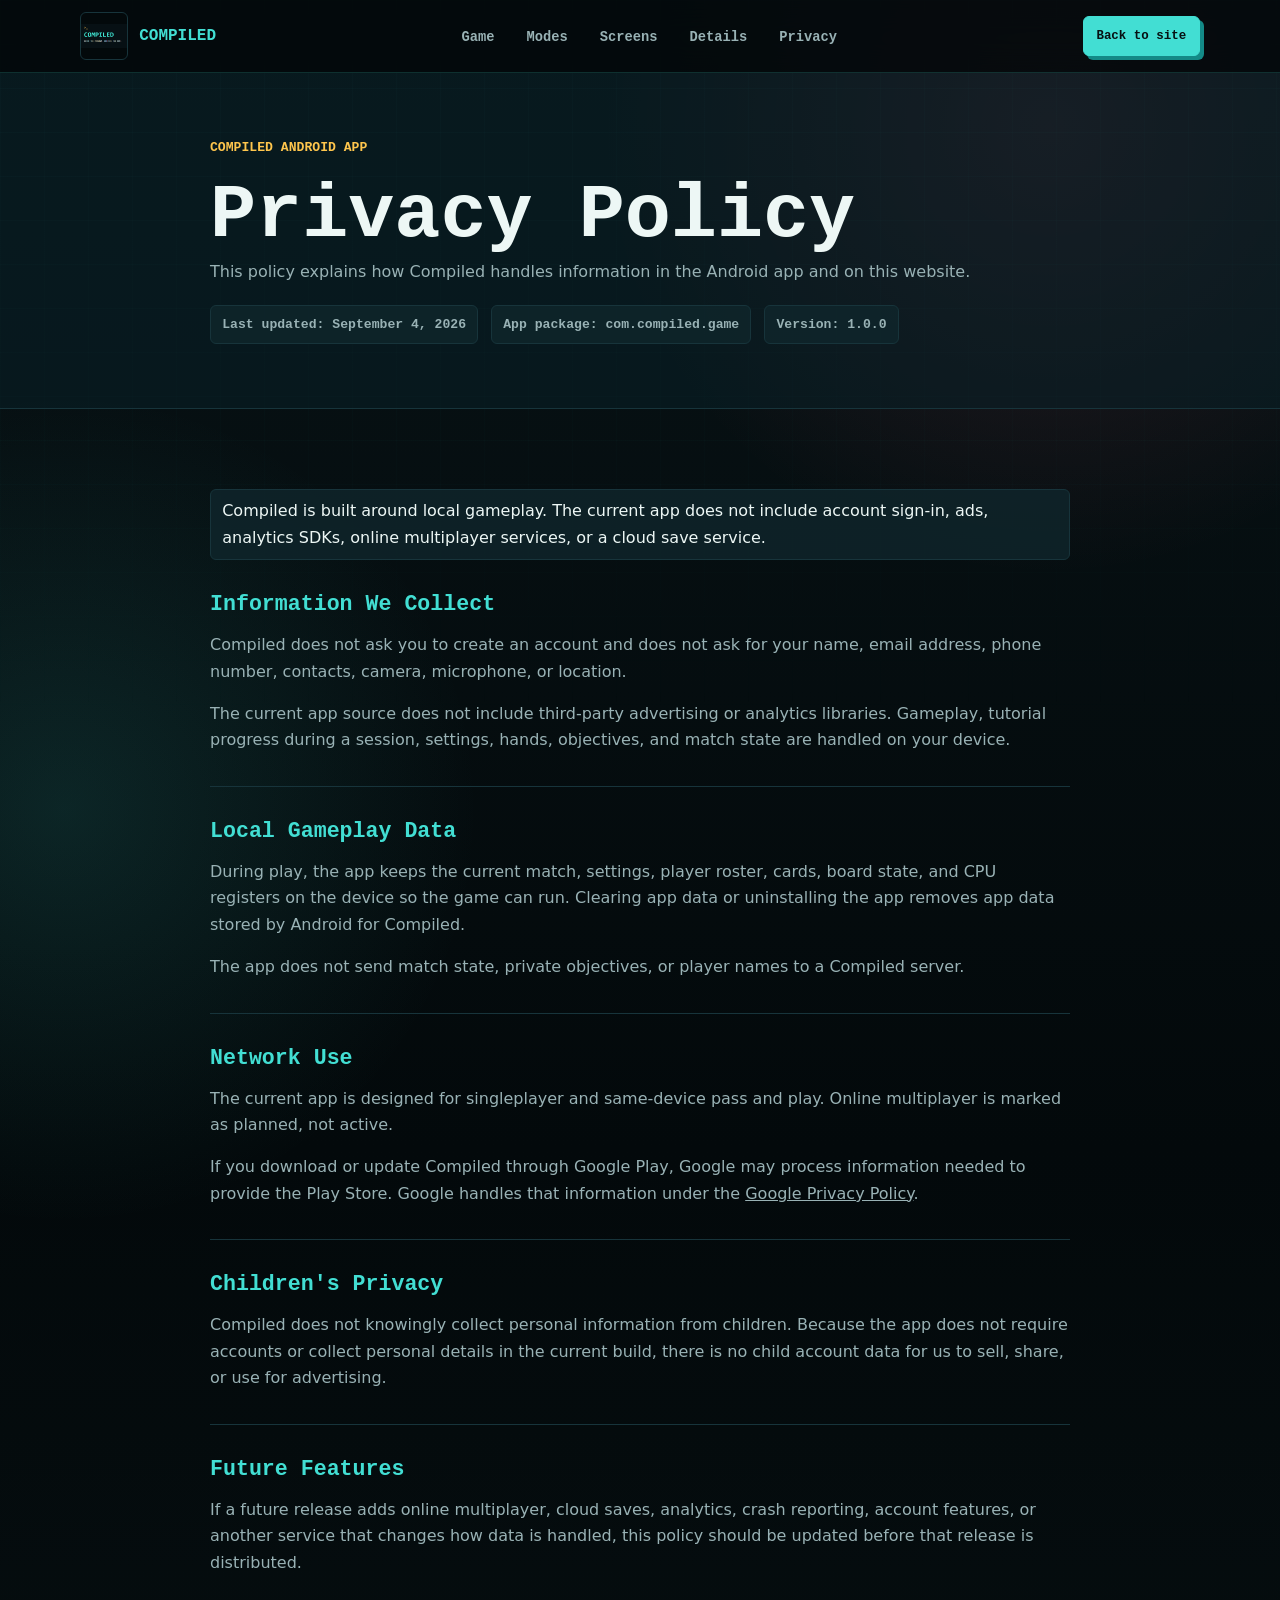
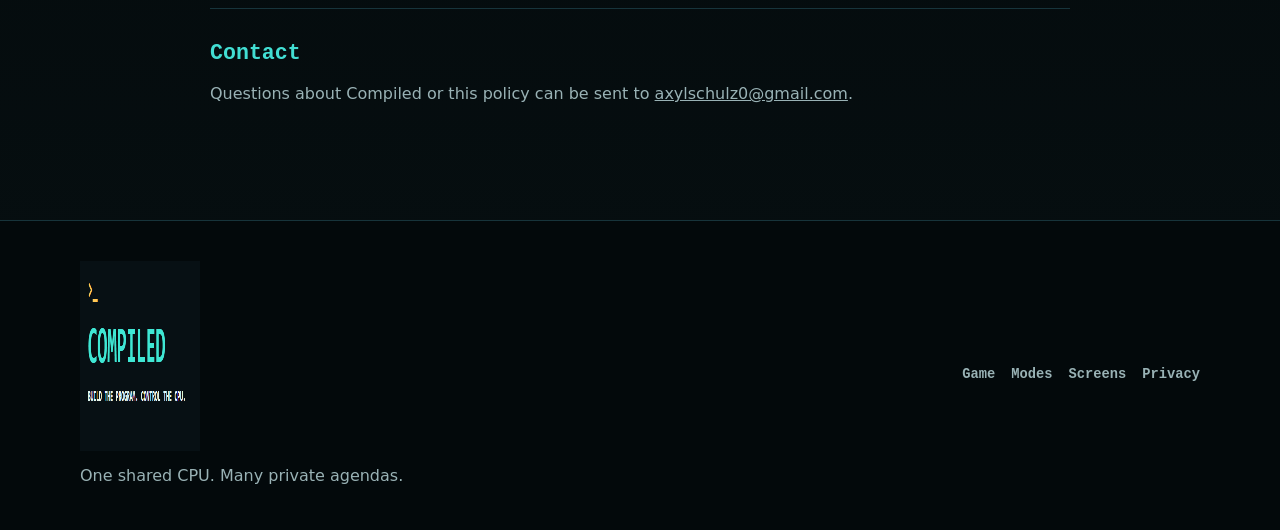
==== privacy/index.html @ 6fdde6d1 "Refactor website implementation and simplify project structure" ====
<!DOCTYPE html>
<html lang="en">
<head>
  <meta charset="UTF-8">
  <meta name="viewport" content="width=device-width, initial-scale=1.0">
  <title>Privacy Policy - Compiled</title>
  <meta name="description" content="Privacy Policy for Compiled, the Android board game about a shared CPU and private objectives.">
  <link rel="icon" type="image/png" href="../img/logo_with_text.png">
  <meta property="og:type" content="website">
  <meta property="og:title" content="Privacy Policy - Compiled">
  <meta property="og:description" content="How the Compiled Android app handles privacy, local gameplay, and third-party services.">
  <meta property="og:image" content="../img/logo_with_text.png">
  <meta name="twitter:card" content="summary_large_image">
  <meta name="twitter:image" content="../img/logo_with_text.png">
  <link rel="stylesheet" href="../style.css">
</head>
<body>
  <a class="skip-link" href="#main-content">Skip to main content</a>

  <header class="site-header">
    <div class="container nav-wrap">
      <a class="brand" href="../index.html" aria-label="Compiled home">
        <img class="brand-mark" src="../img/logo_with_text.png" alt="Compiled" width="354" height="190">
        <span class="brand-name">COMPILED</span>
      </a>

      <button id="mobile-toggle" class="icon-button mobile-toggle" type="button" aria-expanded="false" aria-controls="nav-links" aria-label="Open navigation">
        <span aria-hidden="true">=</span>
      </button>

      <nav aria-label="Primary navigation">
        <ul id="nav-links" class="nav-links">
          <li><a href="../index.html#game">Game</a></li>
          <li><a href="../index.html#modes">Modes</a></li>
          <li><a href="../index.html#screenshots">Screens</a></li>
          <li><a href="../index.html#details">Details</a></li>
          <li><a href="../privacy.html">Privacy</a></li>
        </ul>
      </nav>

      <a class="button button-small nav-cta" href="../index.html">Back to site</a>
    </div>
  </header>

  <main id="main-content">
    <section class="policy-hero section-tight">
      <div class="policy-layout">
        <p class="eyebrow">Compiled Android app</p>
        <h1>Privacy Policy</h1>
        <p>
          This policy explains how Compiled handles information in the Android app and on this website.
        </p>
        <div class="policy-meta">
          <span>Last updated: September 4, 2026</span>
          <span>App package: com.compiled.game</span>
          <span>Version: 1.0.0</span>
        </div>
      </div>
    </section>

    <div class="policy-layout policy-content">
      <p class="policy-note">
        Compiled is built around local gameplay. The current app does not include account sign-in, ads, analytics SDKs, online multiplayer services, or a cloud save service.
      </p>

      <section>
        <h2>Information We Collect</h2>
        <p>
          Compiled does not ask you to create an account and does not ask for your name, email address, phone number, contacts, camera, microphone, or location.
        </p>
        <p>
          The current app source does not include third-party advertising or analytics libraries. Gameplay, tutorial progress during a session, settings, hands, objectives, and match state are handled on your device.
        </p>
      </section>

      <section>
        <h2>Local Gameplay Data</h2>
        <p>
          During play, the app keeps the current match, settings, player roster, cards, board state, and CPU registers on the device so the game can run. Clearing app data or uninstalling the app removes app data stored by Android for Compiled.
        </p>
        <p>
          The app does not send match state, private objectives, or player names to a Compiled server.
        </p>
      </section>

      <section>
        <h2>Network Use</h2>
        <p>
          The current app is designed for singleplayer and same-device pass and play. Online multiplayer is marked as planned, not active.
        </p>
        <p>
          If you download or update Compiled through Google Play, Google may process information needed to provide the Play Store. Google handles that information under the <a href="https://policies.google.com/privacy" target="_blank" rel="noopener noreferrer">Google Privacy Policy</a>.
        </p>
      </section>

      <section>
        <h2>Children's Privacy</h2>
        <p>
          Compiled does not knowingly collect personal information from children. Because the app does not require accounts or collect personal details in the current build, there is no child account data for us to sell, share, or use for advertising.
        </p>
      </section>

      <section>
        <h2>Future Features</h2>
        <p>
          If a future release adds online multiplayer, cloud saves, analytics, crash reporting, account features, or another service that changes how data is handled, this policy should be updated before that release is distributed.
        </p>
      </section>

      <section>
        <h2>Contact</h2>
        <p>
          Questions about Compiled or this policy can be sent to <a href="mailto:axylschulz0@gmail.com">axylschulz0@gmail.com</a>.
        </p>
      </section>
    </div>
  </main>

  <footer class="site-footer">
    <div class="container footer-layout">
      <div>
        <img class="footer-mark" src="../img/logo_with_text.png" alt="Compiled" width="354" height="190" loading="lazy">
        <p>One shared CPU. Many private agendas.</p>
      </div>
      <nav aria-label="Footer navigation">
        <a href="../index.html#game">Game</a>
        <a href="../index.html#modes">Modes</a>
        <a href="../index.html#screenshots">Screens</a>
        <a href="../privacy.html">Privacy</a>
      </nav>
    </div>
  </footer>

  <script src="../site.js"></script>
</body>
</html>
---- style.css ----
:root {
  color-scheme: dark;
  --bg: #071012;
  --bg-deep: #03090b;
  --panel: #0d2027;
  --panel-soft: #122b33;
  --card: #10262c;
  --card-strong: #eaf5dc;
  --line: #25515b;
  --line-soft: #17343b;
  --text: #edf7f5;
  --muted: #99b2b5;
  --dim: #66858a;
  --cyan: #42ded3;
  --cyan-deep: #138a87;
  --yellow: #ffc64d;
  --pink: #ff6386;
  --lime: #7ef58b;
  --ink: #071012;
  --max-width: 1120px;
  --header-height: 72px;
  --radius: 8px;
  --shadow: 0 24px 70px rgba(0, 0, 0, 0.45);
  --mono: "Fira Code", "Cascadia Mono", Consolas, "Courier New", monospace;
  --sans: Inter, ui-sans-serif, system-ui, -apple-system, BlinkMacSystemFont, "Segoe UI", sans-serif;
}

*,
*::before,
*::after {
  box-sizing: border-box;
}

html {
  scroll-behavior: smooth;
  scroll-padding-top: calc(var(--header-height) + 24px);
}

body {
  margin: 0;
  background:
    radial-gradient(circle at 82% 6%, rgba(255, 99, 134, 0.14), transparent 28rem),
    radial-gradient(circle at 5% 38%, rgba(66, 222, 211, 0.12), transparent 26rem),
    linear-gradient(180deg, #081316 0%, var(--bg-deep) 54%, #071012 100%);
  color: var(--text);
  font-family: var(--sans);
  font-size: 1rem;
  line-height: 1.65;
}

body::before {
  content: "";
  position: fixed;
  inset: 0;
  z-index: -1;
  background-image:
    linear-gradient(rgba(66, 222, 211, 0.055) 1px, transparent 1px),
    linear-gradient(90deg, rgba(66, 222, 211, 0.04) 1px, transparent 1px);
  background-size: 44px 44px;
  mask-image: linear-gradient(180deg, #000 0%, transparent 82%);
}

img {
  max-width: 100%;
  display: block;
}

a {
  color: inherit;
}

p {
  margin: 0 0 1rem;
  color: var(--muted);
}

p:last-child {
  margin-bottom: 0;
}

h1,
h2,
h3 {
  margin: 0;
  color: var(--text);
  font-family: var(--mono);
  letter-spacing: 0;
  line-height: 1.12;
}

h1 {
  font-size: clamp(3rem, 9vw, 6.8rem);
  font-weight: 900;
}

h2 {
  font-size: clamp(2rem, 4vw, 3.4rem);
  max-width: 11ch;
}

h3 {
  font-size: 1.1rem;
}

code {
  border: 1px solid var(--line-soft);
  border-radius: 4px;
  background: #051013;
  color: var(--lime);
  font-family: var(--mono);
  font-size: 0.92em;
  padding: 0.1rem 0.32rem;
}

.container {
  width: min(calc(100% - 2rem), var(--max-width));
  margin-inline: auto;
}

.section {
  padding-block: clamp(4rem, 8vw, 7rem);
}

.section-tight {
  padding-block: clamp(2rem, 5vw, 4rem);
}

.section-muted {
  border-block: 1px solid var(--line-soft);
  background: rgba(10, 31, 38, 0.58);
}

.skip-link {
  position: absolute;
  left: 1rem;
  top: -5rem;
  z-index: 20;
  border-radius: 4px;
  background: var(--yellow);
  color: var(--ink);
  font-family: var(--mono);
  font-weight: 900;
  padding: 0.65rem 0.9rem;
  text-decoration: none;
}

.skip-link:focus {
  top: 1rem;
}

.site-header {
  position: sticky;
  top: 0;
  z-index: 10;
  min-height: var(--header-height);
  border-bottom: 1px solid rgba(66, 222, 211, 0.18);
  background: rgba(3, 9, 11, 0.86);
  backdrop-filter: blur(16px);
}

.nav-wrap {
  min-height: var(--header-height);
  display: grid;
  grid-template-columns: auto 1fr auto;
  gap: 1rem;
  align-items: center;
}

.brand {
  display: inline-flex;
  align-items: center;
  gap: 0.7rem;
  color: var(--text);
  text-decoration: none;
}

.brand-mark {
  width: 48px;
  height: 48px;
  object-fit: contain;
  border: 1px solid var(--line-soft);
  border-radius: 6px;
  background: var(--bg-deep);
}

.brand-name {
  color: var(--cyan);
  font-family: var(--mono);
  font-size: 1rem;
  font-weight: 900;
}

.nav-links {
  display: flex;
  justify-content: center;
  gap: clamp(1rem, 3vw, 2rem);
  align-items: center;
  margin: 0;
  padding: 0;
  list-style: none;
}

.nav-links a {
  color: var(--muted);
  font-family: var(--mono);
  font-size: 0.86rem;
  font-weight: 800;
  text-decoration: none;
}

.nav-links a:hover,
.nav-links a.active {
  color: var(--cyan);
}

.button {
  display: inline-flex;
  min-height: 48px;
  align-items: center;
  justify-content: center;
  border: 1px solid var(--cyan);
  border-radius: 6px;
  background: var(--cyan);
  box-shadow: 4px 4px 0 var(--cyan-deep);
  color: var(--ink);
  font-family: var(--mono);
  font-size: 0.9rem;
  font-weight: 900;
  padding: 0.78rem 1.1rem;
  text-decoration: none;
  transition: transform 160ms ease, box-shadow 160ms ease, background 160ms ease;
}

.button:hover {
  background: #65f3e9;
  transform: translate(-1px, -1px);
  box-shadow: 5px 5px 0 var(--cyan-deep);
}

.button-secondary {
  border-color: var(--line);
  background: var(--panel);
  box-shadow: 4px 4px 0 #051013;
  color: var(--text);
}

.button-secondary:hover {
  border-color: var(--yellow);
  background: var(--panel-soft);
  box-shadow: 5px 5px 0 #051013;
}

.button-small {
  min-height: 40px;
  padding: 0.5rem 0.8rem;
  font-size: 0.78rem;
}

.icon-button {
  width: 42px;
  height: 42px;
  display: inline-grid;
  place-items: center;
  border: 1px solid var(--line);
  border-radius: 6px;
  background: var(--panel);
  color: var(--text);
  cursor: pointer;
  font-family: var(--mono);
  font-size: 1rem;
  font-weight: 900;
}

.mobile-toggle {
  display: none;
  justify-self: end;
}

.hero {
  min-height: calc(100svh - var(--header-height) - 56px);
  display: grid;
  align-items: center;
  overflow: hidden;
  padding-block: clamp(2.4rem, 5vw, 4.6rem);
}

.hero-layout {
  display: grid;
  grid-template-columns: minmax(0, 1fr) minmax(270px, 390px);
  gap: clamp(2.5rem, 8vw, 6rem);
  align-items: center;
}

.hero-copy {
  max-width: 690px;
}

.eyebrow {
  color: var(--yellow);
  font-family: var(--mono);
  font-size: 0.82rem;
  font-weight: 900;
  letter-spacing: 0;
  margin-bottom: 0.9rem;
  text-transform: uppercase;
}

.hero-line {
  color: var(--cyan);
  font-family: var(--mono);
  font-size: clamp(1.1rem, 2.2vw, 1.45rem);
  font-weight: 900;
  margin-block: 0.35rem 1.4rem;
}

.hero-text {
  max-width: 640px;
  color: #c7dddf;
  font-size: clamp(1.04rem, 2vw, 1.22rem);
}

.hero-actions {
  display: flex;
  flex-wrap: wrap;
  gap: 1rem;
  margin-top: 2rem;
}

.hero-device {
  position: relative;
  margin: 0;
  justify-self: center;
  width: min(100%, 310px);
  border: 10px solid #1b343a;
  border-radius: 38px;
  background: var(--bg-deep);
  box-shadow: var(--shadow), 0 0 0 1px #050b0d;
  overflow: hidden;
}

.hero-device::before {
  content: "";
  position: absolute;
  top: 0;
  left: 50%;
  z-index: 1;
  width: 94px;
  height: 18px;
  border-radius: 0 0 14px 14px;
  background: #1b343a;
  transform: translateX(-50%);
}

.hero-device img {
  width: 100%;
  height: auto;
}

.facts {
  border-block: 1px solid var(--line-soft);
  background: rgba(3, 9, 11, 0.74);
}

.fact-grid {
  display: grid;
  grid-template-columns: repeat(4, 1fr);
  gap: 1px;
  overflow: hidden;
  border: 1px solid var(--line-soft);
  border-radius: var(--radius);
  background: var(--line-soft);
}

.fact-grid div {
  min-height: 118px;
  background: rgba(13, 32, 39, 0.9);
  padding: 1.1rem;
}

.fact-grid strong,
.fact-grid span {
  display: block;
}

.fact-grid strong {
  color: var(--text);
  font-family: var(--mono);
  font-size: 1rem;
}

.fact-grid span {
  margin-top: 0.45rem;
  color: var(--muted);
  font-size: 0.94rem;
}

.split {
  display: grid;
  grid-template-columns: minmax(0, 0.95fr) minmax(300px, 1.05fr);
  gap: clamp(2rem, 7vw, 5rem);
  align-items: start;
}

.split > div:first-child p:not(.eyebrow),
.detail-layout > div:first-child p:not(.eyebrow) {
  max-width: 680px;
  font-size: 1.05rem;
}

.mechanic-list {
  display: grid;
  gap: 1rem;
}

.mechanic,
.mode-card,
.turn-flow li {
  border: 1px solid var(--line-soft);
  border-radius: var(--radius);
  background: rgba(16, 38, 44, 0.88);
  padding: 1.2rem;
}

.mechanic {
  display: grid;
  grid-template-columns: auto 1fr;
  gap: 0.35rem 1rem;
}

.mechanic span {
  grid-row: span 2;
  color: var(--pink);
  font-family: var(--mono);
  font-size: 1.3rem;
  font-weight: 900;
}

.mechanic p,
.mode-card p,
.turn-flow p {
  font-size: 0.96rem;
}

.section-heading {
  margin-bottom: 2rem;
}

.section-heading h2 {
  max-width: 14ch;
}

.turn-flow {
  display: grid;
  grid-template-columns: repeat(5, 1fr);
  gap: 1rem;
  margin: 0;
  padding: 0;
  list-style: none;
}

.turn-flow span {
  color: var(--yellow);
  display: block;
  font-family: var(--mono);
  font-weight: 900;
  margin-bottom: 0.55rem;
}

.mode-grid {
  display: grid;
  grid-template-columns: repeat(3, 1fr);
  gap: 1rem;
}

.mode-card {
  min-height: 190px;
  display: flex;
  flex-direction: column;
  justify-content: space-between;
}

.mode-card h3 {
  color: var(--cyan);
  margin-bottom: 1rem;
}

.mode-card-subtle h3 {
  color: var(--yellow);
}

.screenshots-gallery {
  display: grid;
  grid-template-columns: repeat(5, 1fr);
  gap: 1rem;
}

.screenshot-card {
  display: flex;
  min-width: 0;
  flex-direction: column;
  gap: 0.75rem;
  border: 1px solid var(--line-soft);
  border-radius: var(--radius);
  background: var(--panel);
  color: var(--text);
  cursor: pointer;
  padding: 0.75rem;
  text-align: left;
  transition: border-color 160ms ease, transform 160ms ease;
}

.screenshot-card:hover,
.screenshot-card:focus-visible {
  border-color: var(--cyan);
  transform: translateY(-4px);
  outline: none;
}

.screenshot-card img {
  width: 100%;
  aspect-ratio: 9 / 18;
  border: 1px solid var(--line);
  border-radius: 6px;
  background: var(--bg-deep);
  object-fit: cover;
  object-position: top center;
}

.screenshot-card span {
  color: var(--text);
  font-family: var(--mono);
  font-size: 0.82rem;
  font-weight: 900;
}

.detail-layout {
  display: grid;
  grid-template-columns: minmax(0, 1fr) minmax(280px, 390px);
  gap: clamp(2rem, 7vw, 5rem);
  align-items: start;
}

.opcode-cloud {
  display: flex;
  flex-wrap: wrap;
  gap: 0.6rem;
  margin-top: 1.5rem;
}

.opcode-cloud span {
  border: 1px solid var(--line);
  border-radius: 4px;
  background: #061114;
  color: var(--lime);
  font-family: var(--mono);
  font-size: 0.86rem;
  font-weight: 900;
  padding: 0.42rem 0.58rem;
}

.spec-panel {
  border: 1px solid var(--line);
  border-radius: var(--radius);
  background: var(--panel);
  padding: 1.2rem;
}

.spec-panel img {
  width: min(100%, 230px);
  margin: 0 auto 1.25rem;
}

.spec-panel dl {
  display: grid;
  gap: 0;
  margin: 0;
}

.spec-panel dl div {
  display: grid;
  grid-template-columns: 115px 1fr;
  gap: 1rem;
  border-top: 1px solid var(--line-soft);
  padding-block: 0.72rem;
}

.spec-panel dt {
  color: var(--dim);
  font-family: var(--mono);
  font-size: 0.78rem;
  font-weight: 900;
}

.spec-panel dd {
  margin: 0;
  color: var(--text);
  font-size: 0.94rem;
}

.download {
  border-top: 1px solid var(--line-soft);
  background: linear-gradient(90deg, rgba(66, 222, 211, 0.12), rgba(255, 198, 77, 0.12));
}

.download-layout {
  display: flex;
  align-items: center;
  justify-content: space-between;
  gap: 2rem;
}

.download-layout h2 {
  max-width: none;
  font-size: clamp(1.8rem, 3vw, 2.4rem);
  margin-bottom: 0.6rem;
}

.download-layout p:not(.eyebrow) {
  max-width: 640px;
}

.site-footer {
  border-top: 1px solid var(--line-soft);
  background: var(--bg-deep);
  padding-block: 2.5rem;
}

.footer-layout {
  display: flex;
  align-items: center;
  justify-content: space-between;
  gap: 2rem;
}

.footer-mark {
  width: 120px;
  margin-bottom: 0.8rem;
}

.footer-layout nav {
  display: flex;
  flex-wrap: wrap;
  gap: 1rem;
  justify-content: flex-end;
}

.footer-layout a {
  color: var(--muted);
  font-family: var(--mono);
  font-size: 0.86rem;
  font-weight: 800;
  text-decoration: none;
}

.footer-layout a:hover {
  color: var(--cyan);
}

.screenshot-dialog {
  width: min(92vw, 470px);
  max-height: 92vh;
  margin: auto;
  border: 1px solid var(--cyan);
  border-radius: var(--radius);
  background: var(--panel);
  box-shadow: var(--shadow);
  color: var(--text);
  padding: 0;
}

.screenshot-dialog::backdrop {
  background: rgba(0, 0, 0, 0.78);
  backdrop-filter: blur(8px);
}

.dialog-content {
  position: relative;
  display: grid;
  max-height: 92vh;
}

.dialog-close {
  position: absolute;
  top: 0.75rem;
  right: 0.75rem;
  z-index: 1;
}

.dialog-content img {
  width: 100%;
  max-height: calc(92vh - 118px);
  background: var(--bg-deep);
  object-fit: contain;
}

.dialog-text {
  border-top: 1px solid var(--line-soft);
  padding: 1rem;
}

.dialog-text h3 {
  color: var(--cyan);
  margin-bottom: 0.4rem;
}

.dialog-text p {
  font-size: 0.94rem;
}

.policy-hero {
  border-bottom: 1px solid var(--line-soft);
  background: rgba(10, 31, 38, 0.58);
}

.policy-layout {
  width: min(calc(100% - 2rem), 860px);
  margin-inline: auto;
}

.policy-layout h1 {
  font-size: clamp(2.4rem, 6vw, 4.8rem);
}

.policy-meta {
  display: flex;
  flex-wrap: wrap;
  gap: 0.8rem;
  margin-top: 1.2rem;
}

.policy-meta span,
.policy-note {
  border: 1px solid var(--line-soft);
  border-radius: 6px;
  background: rgba(16, 38, 44, 0.8);
  color: var(--muted);
  font-family: var(--mono);
  font-size: 0.82rem;
  font-weight: 800;
  padding: 0.5rem 0.7rem;
}

.policy-note {
  margin-bottom: 2rem;
  color: var(--text);
  font-family: var(--sans);
  font-size: 1rem;
  font-weight: 500;
}

.policy-content {
  padding-block: clamp(3rem, 7vw, 5rem);
}

.policy-content section {
  border-top: 1px solid var(--line-soft);
  padding-block: 2rem;
}

.policy-content section:first-of-type {
  border-top: 0;
  padding-top: 0;
}

.policy-content h2 {
  max-width: none;
  color: var(--cyan);
  font-size: 1.35rem;
  margin-bottom: 1rem;
}

.policy-content ul,
.policy-content ol {
  color: var(--muted);
  margin-block: 0.8rem 0;
  padding-left: 1.2rem;
}

.policy-content li {
  margin-bottom: 0.55rem;
}

.policy-content strong {
  color: var(--text);
}

@media (max-width: 980px) {
  .hero-layout,
  .split,
  .detail-layout {
    grid-template-columns: 1fr;
  }

  .hero {
    min-height: auto;
  }

  .hero-device {
    width: min(64vw, 285px);
  }

  .fact-grid {
    grid-template-columns: repeat(2, 1fr);
  }

  .turn-flow,
  .mode-grid {
    grid-template-columns: repeat(2, 1fr);
  }

  .screenshots-gallery {
    grid-template-columns: repeat(3, 1fr);
  }
}

@media (max-width: 740px) {
  :root {
    --header-height: 64px;
  }

  .nav-wrap {
    grid-template-columns: auto auto;
  }

  .mobile-toggle {
    display: inline-grid;
  }

  .nav-cta {
    display: none;
  }

  .nav-links {
    position: fixed;
    top: var(--header-height);
    left: 0;
    right: 0;
    display: grid;
    justify-content: stretch;
    gap: 0;
    border-bottom: 1px solid var(--line);
    background: rgba(3, 9, 11, 0.98);
    padding: 0.5rem 1rem 1rem;
    transform: translateY(-130%);
    transition: transform 180ms ease;
  }

  .nav-links.open {
    transform: translateY(0);
  }

  .nav-links a {
    display: block;
    border-bottom: 1px solid var(--line-soft);
    padding: 0.95rem 0;
  }

  .hero {
    padding-block: 2.2rem 1.6rem;
  }

  .hero-layout {
    grid-template-columns: minmax(0, 1fr) minmax(96px, 32vw);
    gap: 1rem;
  }

  .hero-actions,
  .download-layout,
  .footer-layout {
    align-items: stretch;
    flex-direction: column;
  }

  .hero-actions .button,
  .download-layout .button {
    width: 100%;
  }

  .hero-device {
    align-self: end;
    width: min(32vw, 150px);
    border-width: 5px;
    border-radius: 22px;
  }

  .hero-device::before {
    width: 44px;
    height: 9px;
    border-radius: 0 0 8px 8px;
  }

  .turn-flow,
  .mode-grid,
  .screenshots-gallery,
  .fact-grid {
    grid-template-columns: 1fr;
  }

  .mode-card {
    min-height: auto;
  }

  .footer-layout {
    align-items: flex-start;
  }

  .footer-layout nav {
    justify-content: flex-start;
  }
}

@media (max-width: 460px) {
  .container,
  .policy-layout {
    width: min(calc(100% - 1.25rem), var(--max-width));
  }

  .section {
    padding-block: 3.4rem;
  }

  .hero {
    padding-block: 2rem 1.25rem;
  }

  .hero-layout {
    grid-template-columns: 1fr;
  }

  .hero-device {
    width: min(46vw, 150px);
  }

  .brand-mark {
    width: 42px;
    height: 42px;
  }

  .brand-name {
    font-size: 0.92rem;
  }

  .mechanic {
    grid-template-columns: 1fr;
  }

  .mechanic span {
    grid-row: auto;
  }

  .spec-panel dl div {
    grid-template-columns: 1fr;
    gap: 0.2rem;
  }
}

@media (prefers-reduced-motion: reduce) {
  *,
  *::before,
  *::after {
    animation-duration: 0.01ms !important;
    animation-iteration-count: 1 !important;
    scroll-behavior: auto !important;
    transition-duration: 0.01ms !important;
  }
}
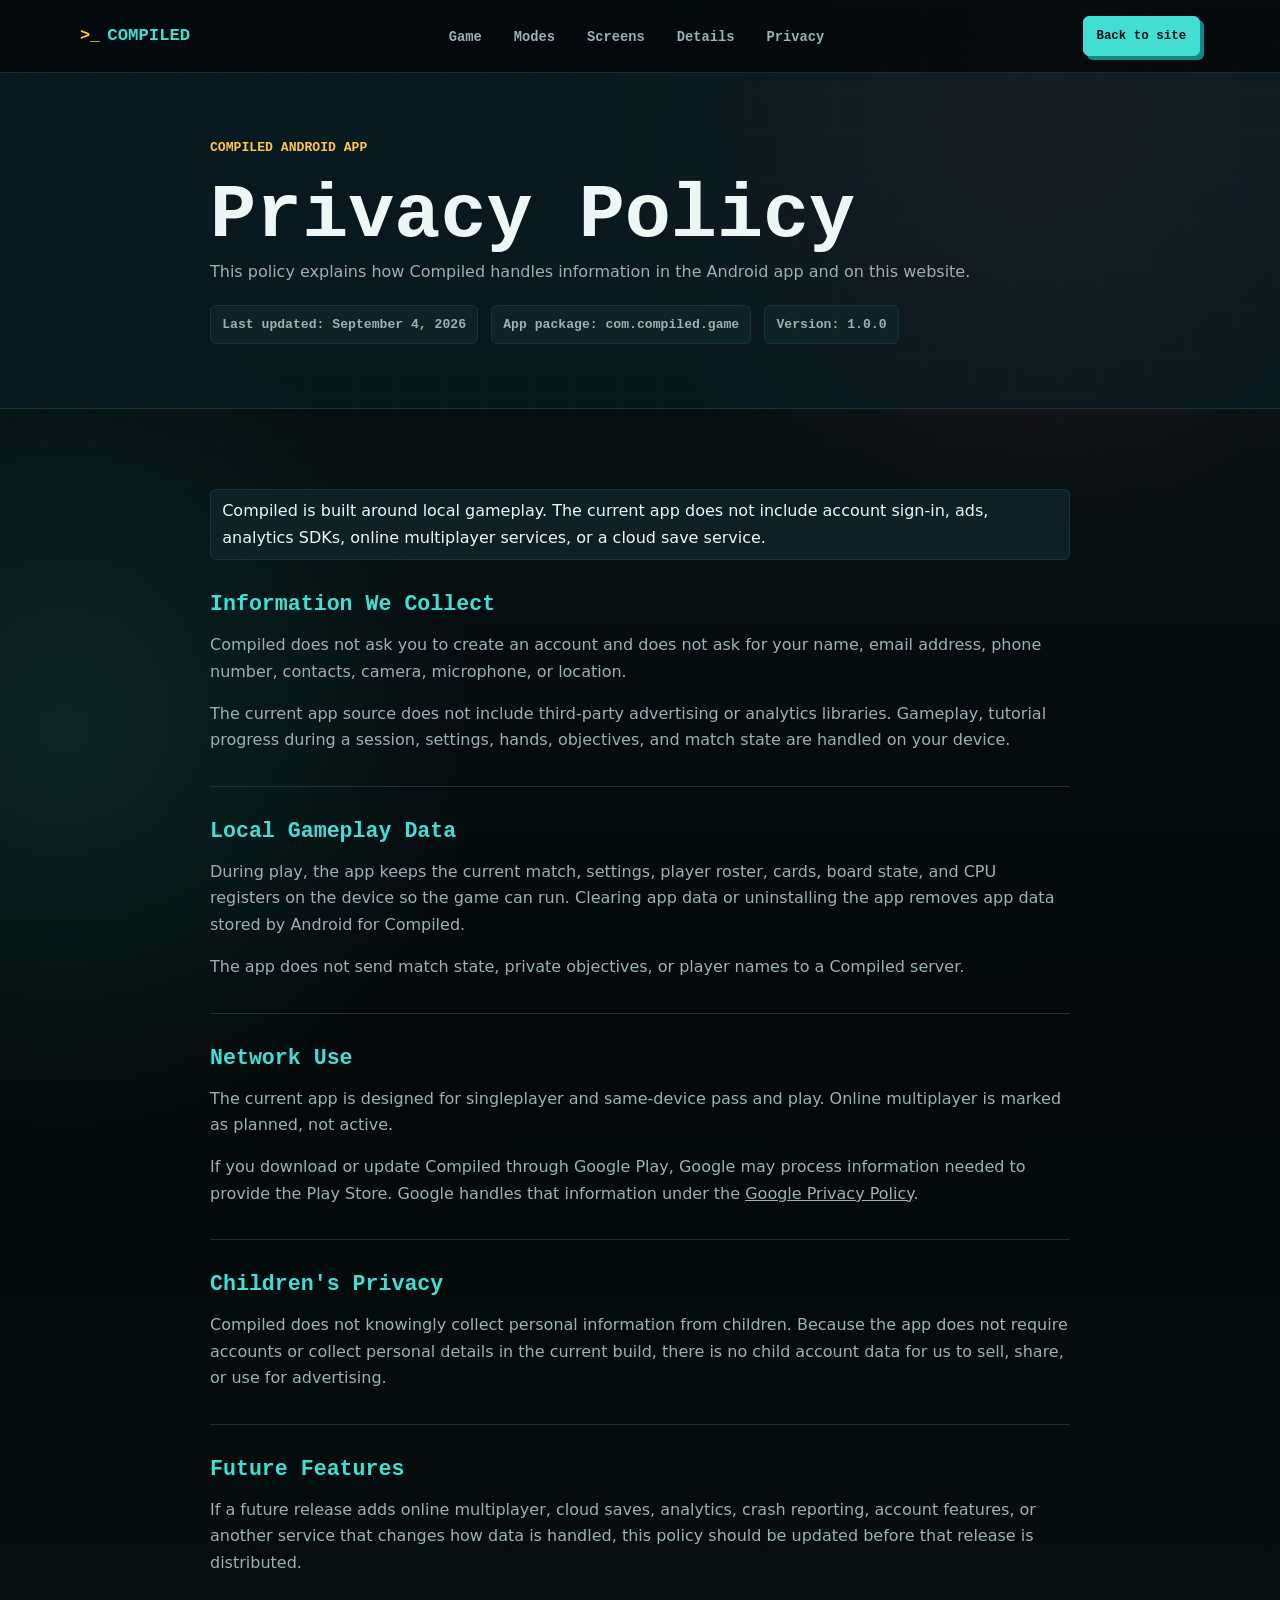
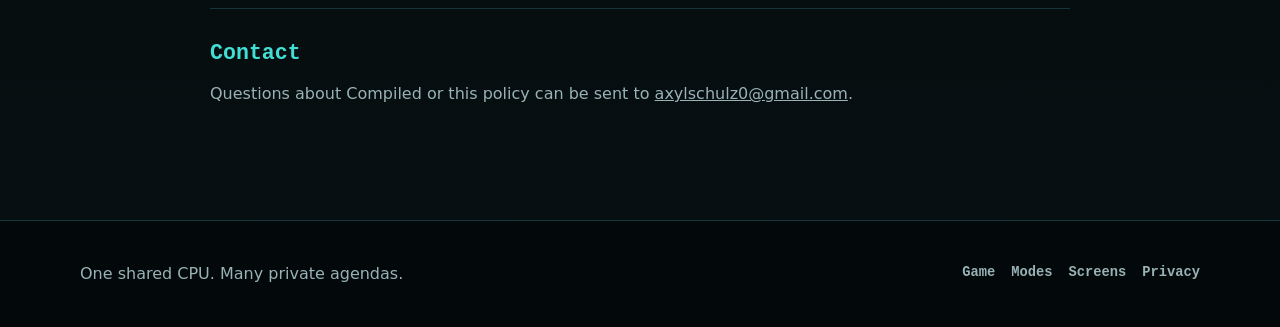
==== commit 52043612: "Add accessible screenshot carousel and simplify branding" ====
--- a/privacy/index.html
+++ b/privacy/index.html
@@ -20,7 +20,7 @@
   <header class="site-header">
     <div class="container nav-wrap">
       <a class="brand" href="../index.html" aria-label="Compiled home">
-        <img class="brand-mark" src="../img/logo_with_text.png" alt="Compiled" width="354" height="190">
+        <span class="brand-prompt" aria-hidden="true">&gt;_</span>
         <span class="brand-name">COMPILED</span>
       </a>
 
@@ -119,7 +119,6 @@
   <footer class="site-footer">
     <div class="container footer-layout">
       <div>
-        <img class="footer-mark" src="../img/logo_with_text.png" alt="Compiled" width="354" height="190" loading="lazy">
         <p>One shared CPU. Many private agendas.</p>
       </div>
       <nav aria-label="Footer navigation">
--- a/style.css
+++ b/style.css
@@ -169,25 +169,25 @@
 .brand {
   display: inline-flex;
   align-items: center;
-  gap: 0.7rem;
+  gap: 0.45rem;
   color: var(--text);
   text-decoration: none;
 }
 
-.brand-mark {
-  width: 48px;
-  height: 48px;
-  object-fit: contain;
-  border: 1px solid var(--line-soft);
-  border-radius: 6px;
-  background: var(--bg-deep);
+.brand-prompt {
+  color: var(--yellow);
+  font-family: var(--mono);
+  font-size: 1.05rem;
+  font-weight: 900;
+  line-height: 1;
 }
 
 .brand-name {
   color: var(--cyan);
   font-family: var(--mono);
-  font-size: 1rem;
-  font-weight: 900;
+  font-size: 1.08rem;
+  font-weight: 900;
+  letter-spacing: 0;
 }
 
 .nav-links {
@@ -488,49 +488,105 @@
   color: var(--yellow);
 }
 
-.screenshots-gallery {
-  display: grid;
-  grid-template-columns: repeat(5, 1fr);
+.screenshot-carousel {
+  display: grid;
+  gap: 1.25rem;
+}
+
+.slide-frame {
+  display: grid;
+  grid-template-columns: auto minmax(0, 1fr) auto;
   gap: 1rem;
-}
-
-.screenshot-card {
-  display: flex;
-  min-width: 0;
-  flex-direction: column;
-  gap: 0.75rem;
+  align-items: center;
+}
+
+.screenshot-slide {
+  display: grid;
+  grid-template-columns: minmax(220px, 330px) minmax(240px, 1fr);
+  gap: clamp(1rem, 4vw, 2.5rem);
+  align-items: center;
+  margin: 0;
   border: 1px solid var(--line-soft);
   border-radius: var(--radius);
+  background: rgba(16, 38, 44, 0.82);
+  padding: clamp(1rem, 3vw, 1.5rem);
+}
+
+.screenshot-slide img {
+  width: 100%;
+  height: auto;
+  max-height: 620px;
+  aspect-ratio: auto;
+  border: 1px solid var(--line);
+  border-radius: 28px;
+  background: var(--bg-deep);
+  box-shadow: var(--shadow);
+  object-fit: contain;
+  object-position: center;
+  justify-self: center;
+}
+
+.screenshot-slide figcaption {
+  display: grid;
+  gap: 0.75rem;
+}
+
+.screenshot-slide strong {
+  color: var(--cyan);
+  font-family: var(--mono);
+  font-size: clamp(1.45rem, 3vw, 2.35rem);
+  line-height: 1.1;
+}
+
+.screenshot-slide span {
+  max-width: 34rem;
+  color: var(--muted);
+  font-size: 1.04rem;
+}
+
+.carousel-button {
+  width: 46px;
+  height: 46px;
+  display: inline-grid;
+  place-items: center;
+  border: 1px solid var(--cyan);
+  border-radius: 999px;
   background: var(--panel);
-  color: var(--text);
+  color: var(--cyan);
   cursor: pointer;
-  padding: 0.75rem;
-  text-align: left;
-  transition: border-color 160ms ease, transform 160ms ease;
-}
-
-.screenshot-card:hover,
-.screenshot-card:focus-visible {
+  font-family: var(--mono);
+  font-size: 1rem;
+  font-weight: 900;
+  transition: background 160ms ease, color 160ms ease, transform 160ms ease;
+}
+
+.carousel-button:hover,
+.carousel-button:focus-visible {
+  background: var(--cyan);
+  color: var(--ink);
+  outline: none;
+  transform: translateY(-2px);
+}
+
+.carousel-dots {
+  display: flex;
+  justify-content: center;
+  gap: 0.65rem;
+}
+
+.carousel-dots button {
+  width: 0.8rem;
+  height: 0.8rem;
+  border: 1px solid var(--line);
+  border-radius: 999px;
+  background: var(--panel);
+  cursor: pointer;
+  padding: 0;
+}
+
+.carousel-dots button.active {
   border-color: var(--cyan);
-  transform: translateY(-4px);
-  outline: none;
-}
-
-.screenshot-card img {
-  width: 100%;
-  aspect-ratio: 9 / 18;
-  border: 1px solid var(--line);
-  border-radius: 6px;
-  background: var(--bg-deep);
-  object-fit: cover;
-  object-position: top center;
-}
-
-.screenshot-card span {
-  color: var(--text);
-  font-family: var(--mono);
-  font-size: 0.82rem;
-  font-weight: 900;
+  background: var(--cyan);
 }
 
 .detail-layout {
@@ -565,36 +621,21 @@
   padding: 1.2rem;
 }
 
-.spec-panel img {
-  width: min(100%, 230px);
-  margin: 0 auto 1.25rem;
-}
-
-.spec-panel dl {
-  display: grid;
-  gap: 0;
+.spec-panel h3 {
+  color: var(--cyan);
+  margin-bottom: 1rem;
+}
+
+.spec-panel ul {
+  display: grid;
+  gap: 0.8rem;
   margin: 0;
-}
-
-.spec-panel dl div {
-  display: grid;
-  grid-template-columns: 115px 1fr;
-  gap: 1rem;
-  border-top: 1px solid var(--line-soft);
-  padding-block: 0.72rem;
-}
-
-.spec-panel dt {
-  color: var(--dim);
-  font-family: var(--mono);
-  font-size: 0.78rem;
-  font-weight: 900;
-}
-
-.spec-panel dd {
-  margin: 0;
-  color: var(--text);
-  font-size: 0.94rem;
+  padding-left: 1.15rem;
+}
+
+.spec-panel li {
+  color: var(--muted);
+  padding-left: 0.2rem;
 }
 
 .download {
@@ -630,11 +671,6 @@
   align-items: center;
   justify-content: space-between;
   gap: 2rem;
-}
-
-.footer-mark {
-  width: 120px;
-  margin-bottom: 0.8rem;
 }
 
 .footer-layout nav {
@@ -808,8 +844,12 @@
     grid-template-columns: repeat(2, 1fr);
   }
 
-  .screenshots-gallery {
-    grid-template-columns: repeat(3, 1fr);
+  .slide-frame {
+    gap: 0.75rem;
+  }
+
+  .screenshot-slide {
+    grid-template-columns: minmax(180px, 280px) minmax(200px, 1fr);
   }
 }
 
@@ -891,9 +931,25 @@
 
   .turn-flow,
   .mode-grid,
-  .screenshots-gallery,
   .fact-grid {
     grid-template-columns: 1fr;
+  }
+
+  .slide-frame {
+    grid-template-columns: 1fr;
+  }
+
+  .screenshot-slide {
+    grid-template-columns: 1fr;
+  }
+
+  .screenshot-slide img {
+    max-height: 560px;
+    width: min(100%, 280px);
+  }
+
+  .carousel-button {
+    display: none;
   }
 
   .mode-card {
@@ -931,11 +987,6 @@
     width: min(46vw, 150px);
   }
 
-  .brand-mark {
-    width: 42px;
-    height: 42px;
-  }
-
   .brand-name {
     font-size: 0.92rem;
   }
@@ -948,10 +999,6 @@
     grid-row: auto;
   }
 
-  .spec-panel dl div {
-    grid-template-columns: 1fr;
-    gap: 0.2rem;
-  }
 }
 
 @media (prefers-reduced-motion: reduce) {
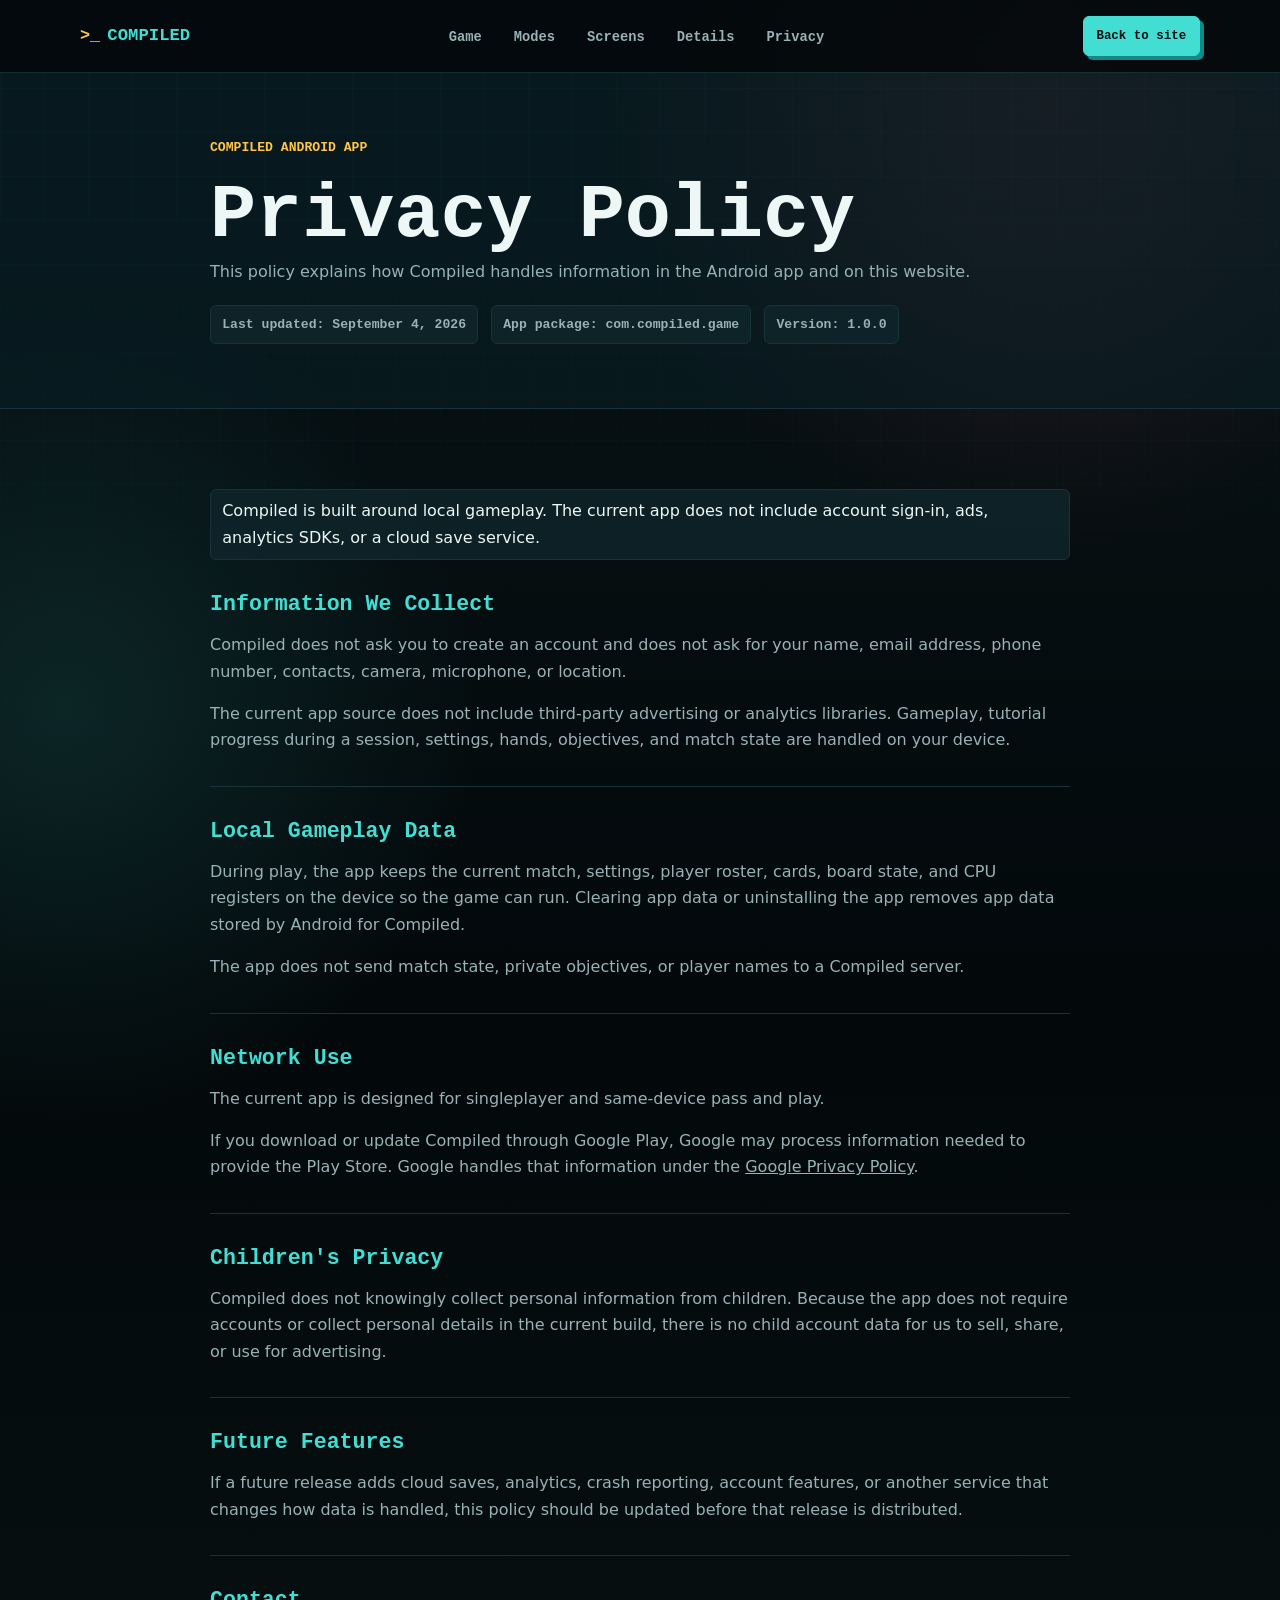
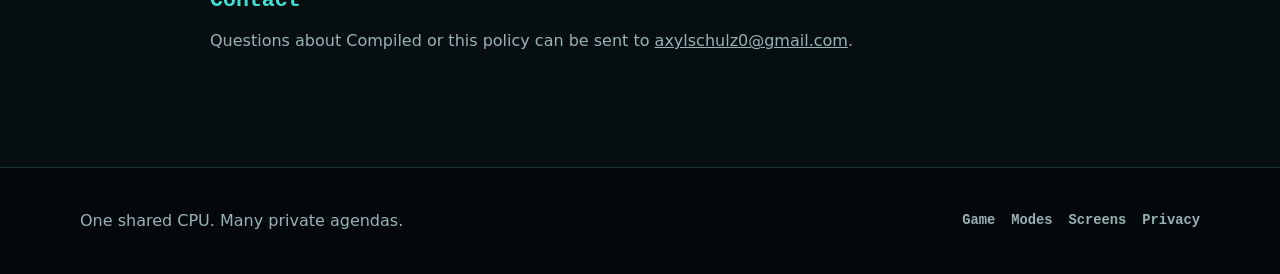
==== commit a2f34c1c: "Remove unavailable multiplayer and carousel controls" ====
--- a/privacy/index.html
+++ b/privacy/index.html
@@ -60,7 +60,7 @@
 
     <div class="policy-layout policy-content">
       <p class="policy-note">
-        Compiled is built around local gameplay. The current app does not include account sign-in, ads, analytics SDKs, online multiplayer services, or a cloud save service.
+        Compiled is built around local gameplay. The current app does not include account sign-in, ads, analytics SDKs, or a cloud save service.
       </p>
 
       <section>
@@ -86,7 +86,7 @@
       <section>
         <h2>Network Use</h2>
         <p>
-          The current app is designed for singleplayer and same-device pass and play. Online multiplayer is marked as planned, not active.
+          The current app is designed for singleplayer and same-device pass and play.
         </p>
         <p>
           If you download or update Compiled through Google Play, Google may process information needed to provide the Play Store. Google handles that information under the <a href="https://policies.google.com/privacy" target="_blank" rel="noopener noreferrer">Google Privacy Policy</a>.
@@ -103,7 +103,7 @@
       <section>
         <h2>Future Features</h2>
         <p>
-          If a future release adds online multiplayer, cloud saves, analytics, crash reporting, account features, or another service that changes how data is handled, this policy should be updated before that release is distributed.
+          If a future release adds cloud saves, analytics, crash reporting, account features, or another service that changes how data is handled, this policy should be updated before that release is distributed.
         </p>
       </section>
 
--- a/style.css
+++ b/style.css
@@ -319,13 +319,6 @@
   font-size: clamp(1.04rem, 2vw, 1.22rem);
 }
 
-.hero-actions {
-  display: flex;
-  flex-wrap: wrap;
-  gap: 1rem;
-  margin-top: 2rem;
-}
-
 .hero-device {
   position: relative;
   margin: 0;
@@ -495,8 +488,7 @@
 
 .slide-frame {
   display: grid;
-  grid-template-columns: auto minmax(0, 1fr) auto;
-  gap: 1rem;
+  grid-template-columns: minmax(0, 1fr);
   align-items: center;
 }
 
@@ -544,30 +536,6 @@
   font-size: 1.04rem;
 }
 
-.carousel-button {
-  width: 46px;
-  height: 46px;
-  display: inline-grid;
-  place-items: center;
-  border: 1px solid var(--cyan);
-  border-radius: 999px;
-  background: var(--panel);
-  color: var(--cyan);
-  cursor: pointer;
-  font-family: var(--mono);
-  font-size: 1rem;
-  font-weight: 900;
-  transition: background 160ms ease, color 160ms ease, transform 160ms ease;
-}
-
-.carousel-button:hover,
-.carousel-button:focus-visible {
-  background: var(--cyan);
-  color: var(--ink);
-  outline: none;
-  transform: translateY(-2px);
-}
-
 .carousel-dots {
   display: flex;
   justify-content: center;
@@ -575,6 +543,8 @@
 }
 
 .carousel-dots button {
+  appearance: none;
+  -webkit-appearance: none;
   width: 0.8rem;
   height: 0.8rem;
   border: 1px solid var(--line);
@@ -904,14 +874,12 @@
     gap: 1rem;
   }
 
-  .hero-actions,
   .download-layout,
   .footer-layout {
     align-items: stretch;
     flex-direction: column;
   }
 
-  .hero-actions .button,
   .download-layout .button {
     width: 100%;
   }
@@ -935,10 +903,6 @@
     grid-template-columns: 1fr;
   }
 
-  .slide-frame {
-    grid-template-columns: 1fr;
-  }
-
   .screenshot-slide {
     grid-template-columns: 1fr;
   }
@@ -946,10 +910,6 @@
   .screenshot-slide img {
     max-height: 560px;
     width: min(100%, 280px);
-  }
-
-  .carousel-button {
-    display: none;
   }
 
   .mode-card {
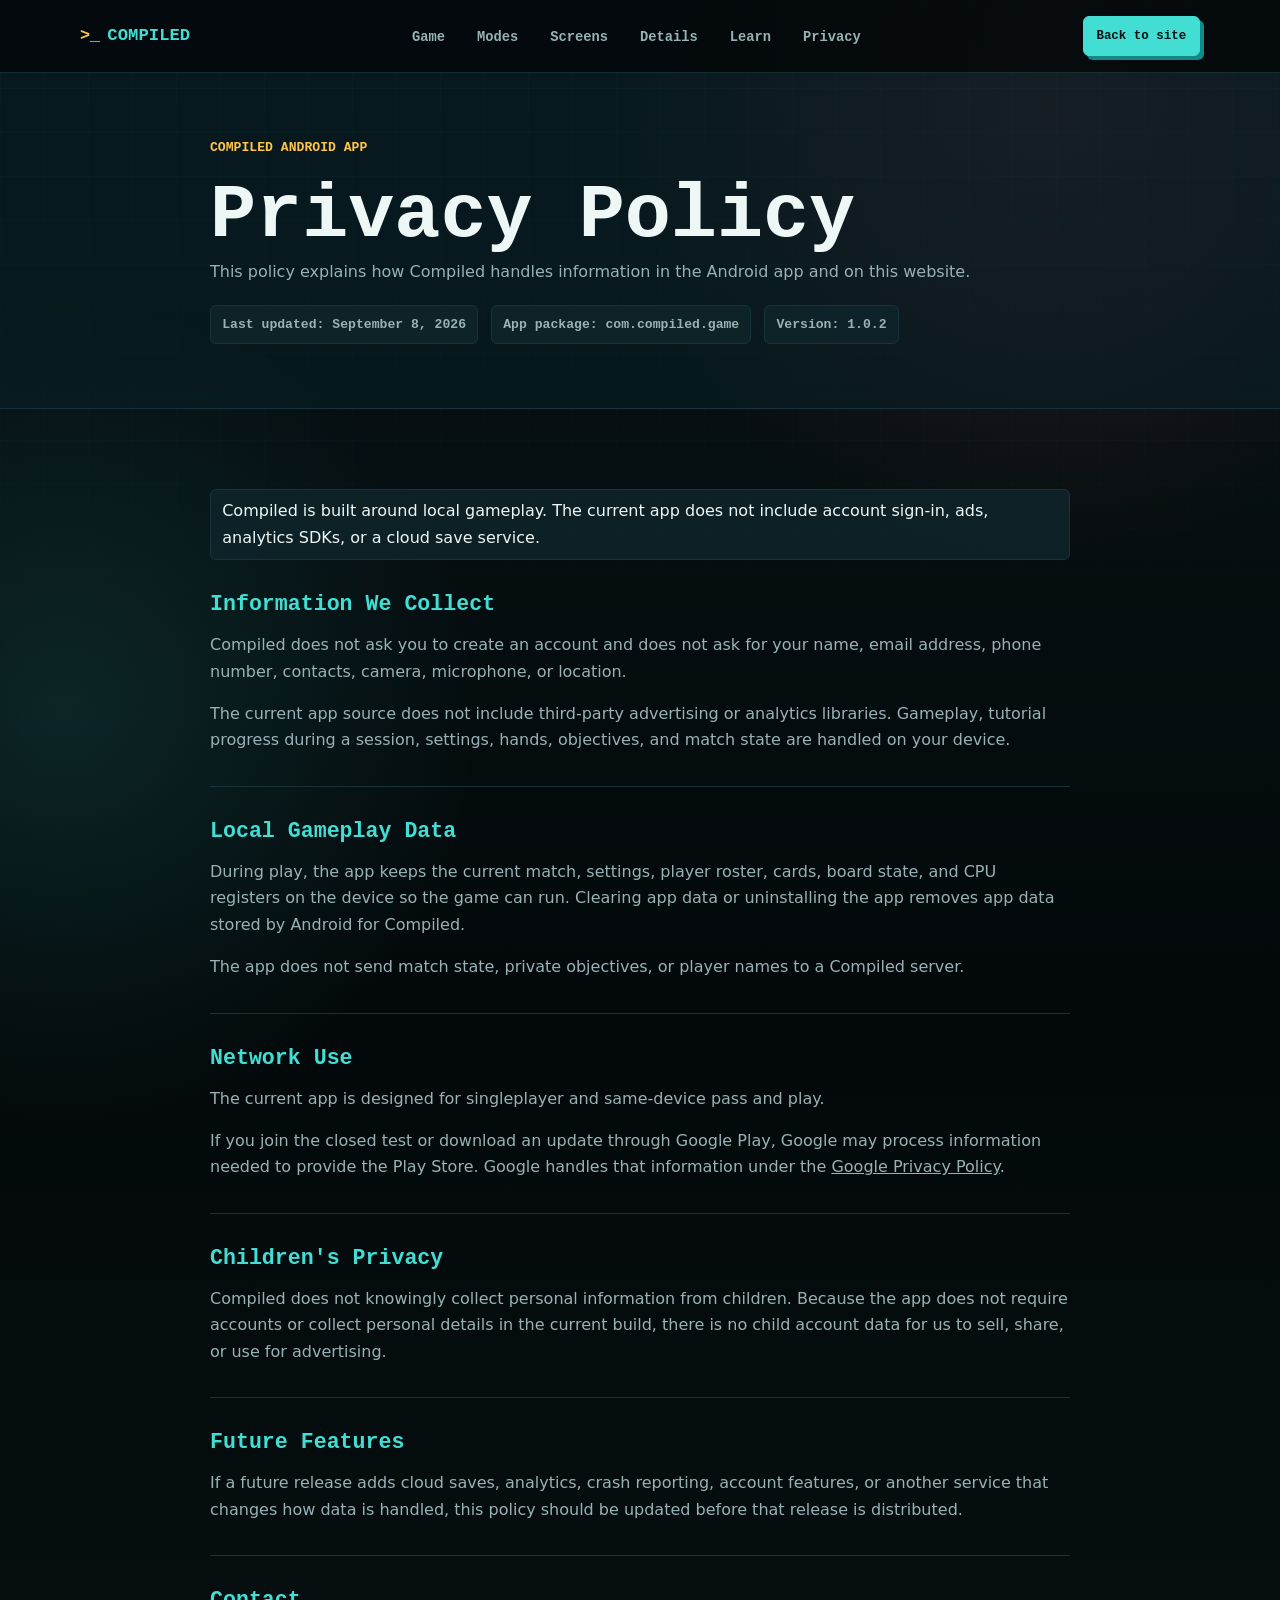
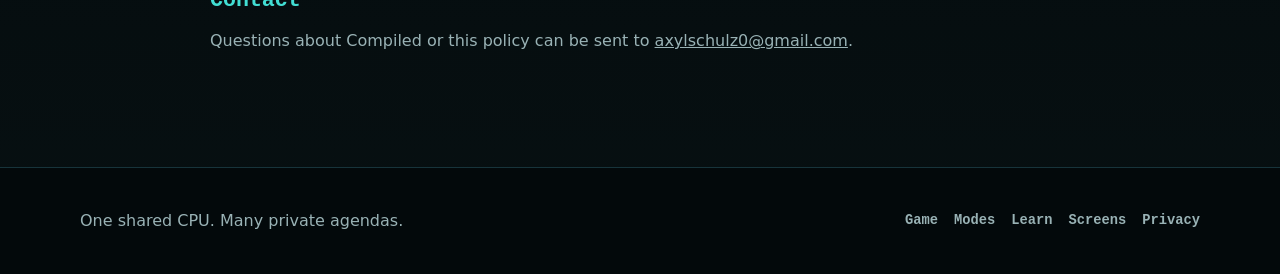
==== commit 661c6d6c: "update to latest version" ====
--- a/privacy/index.html
+++ b/privacy/index.html
@@ -34,6 +34,7 @@
           <li><a href="../index.html#modes">Modes</a></li>
           <li><a href="../index.html#screenshots">Screens</a></li>
           <li><a href="../index.html#details">Details</a></li>
+          <li><a href="../index.html#learn">Learn</a></li>
           <li><a href="../privacy.html">Privacy</a></li>
         </ul>
       </nav>
@@ -51,9 +52,9 @@
           This policy explains how Compiled handles information in the Android app and on this website.
         </p>
         <div class="policy-meta">
-          <span>Last updated: September 4, 2026</span>
+          <span>Last updated: September 8, 2026</span>
           <span>App package: com.compiled.game</span>
-          <span>Version: 1.0.0</span>
+          <span>Version: 1.0.2</span>
         </div>
       </div>
     </section>
@@ -89,7 +90,7 @@
           The current app is designed for singleplayer and same-device pass and play.
         </p>
         <p>
-          If you download or update Compiled through Google Play, Google may process information needed to provide the Play Store. Google handles that information under the <a href="https://policies.google.com/privacy" target="_blank" rel="noopener noreferrer">Google Privacy Policy</a>.
+          If you join the closed test or download an update through Google Play, Google may process information needed to provide the Play Store. Google handles that information under the <a href="https://policies.google.com/privacy" target="_blank" rel="noopener noreferrer">Google Privacy Policy</a>.
         </p>
       </section>
 
@@ -124,6 +125,7 @@
       <nav aria-label="Footer navigation">
         <a href="../index.html#game">Game</a>
         <a href="../index.html#modes">Modes</a>
+        <a href="../index.html#learn">Learn</a>
         <a href="../index.html#screenshots">Screens</a>
         <a href="../privacy.html">Privacy</a>
       </nav>
--- a/style.css
+++ b/style.css
@@ -319,6 +319,72 @@
   font-size: clamp(1.04rem, 2vw, 1.22rem);
 }
 
+.cpu-preview {
+  justify-self: center;
+  width: min(100%, 360px);
+  border: 1px solid var(--cyan);
+  border-radius: 10px;
+  background: linear-gradient(155deg, rgba(16, 38, 44, 0.98), rgba(5, 16, 19, 0.96));
+  box-shadow: var(--shadow), 0 0 34px rgba(66, 222, 211, 0.12);
+  padding: clamp(1.4rem, 4vw, 2rem);
+}
+
+.cpu-preview h2 {
+  max-width: none;
+  color: var(--text);
+  font-size: clamp(2rem, 5vw, 3rem);
+}
+
+.bit-pattern {
+  display: flex;
+  gap: 0.45rem;
+  margin: 1.5rem 0 1.25rem;
+}
+
+.bit-pattern span {
+  display: grid;
+  width: 3rem;
+  height: 3.5rem;
+  place-items: center;
+  border: 1px solid var(--yellow);
+  border-radius: 5px;
+  background: #061114;
+  color: var(--yellow);
+  font-family: var(--mono);
+  font-size: 1.8rem;
+  font-weight: 900;
+}
+
+.register-readings {
+  display: grid;
+  grid-template-columns: 1fr 1fr;
+  gap: 0.7rem;
+  margin: 0 0 1.25rem;
+}
+
+.register-readings div {
+  border-left: 2px solid var(--pink);
+  padding-left: 0.7rem;
+}
+
+.register-readings dt {
+  color: var(--muted);
+  font-size: 0.78rem;
+}
+
+.register-readings dd {
+  margin: 0.15rem 0 0;
+  color: var(--text);
+  font-family: var(--mono);
+  font-size: 1.35rem;
+  font-weight: 900;
+}
+
+.cpu-preview figcaption {
+  color: var(--muted);
+  font-size: 0.92rem;
+}
+
 .hero-device {
   position: relative;
   margin: 0;
@@ -436,6 +502,11 @@
 
 .section-heading {
   margin-bottom: 2rem;
+}
+
+.screenshot-note {
+  max-width: 60rem;
+  margin-top: 0.8rem;
 }
 
 .section-heading h2 {
@@ -582,6 +653,45 @@
   font-size: 0.86rem;
   font-weight: 900;
   padding: 0.42rem 0.58rem;
+}
+
+.card-tier {
+  margin-top: 1.25rem;
+  border: 1px solid var(--line-soft);
+  border-radius: var(--radius);
+  background: rgba(16, 38, 44, 0.58);
+  padding: 1.1rem 1.2rem;
+}
+
+.card-tier h3 {
+  color: var(--cyan);
+}
+
+.card-tier h3 span {
+  color: var(--yellow);
+  font-family: var(--sans);
+  font-size: 0.82rem;
+  font-weight: 700;
+  margin-left: 0.5rem;
+}
+
+.card-tier p {
+  margin-top: 0.55rem;
+  font-size: 0.95rem;
+}
+
+.card-tier .opcode-cloud {
+  margin-top: 0.8rem;
+}
+
+.tier-note {
+  margin-top: 1rem;
+  color: var(--muted);
+  font-size: 0.95rem;
+}
+
+.tier-note strong {
+  color: var(--yellow);
 }
 
 .spec-panel {
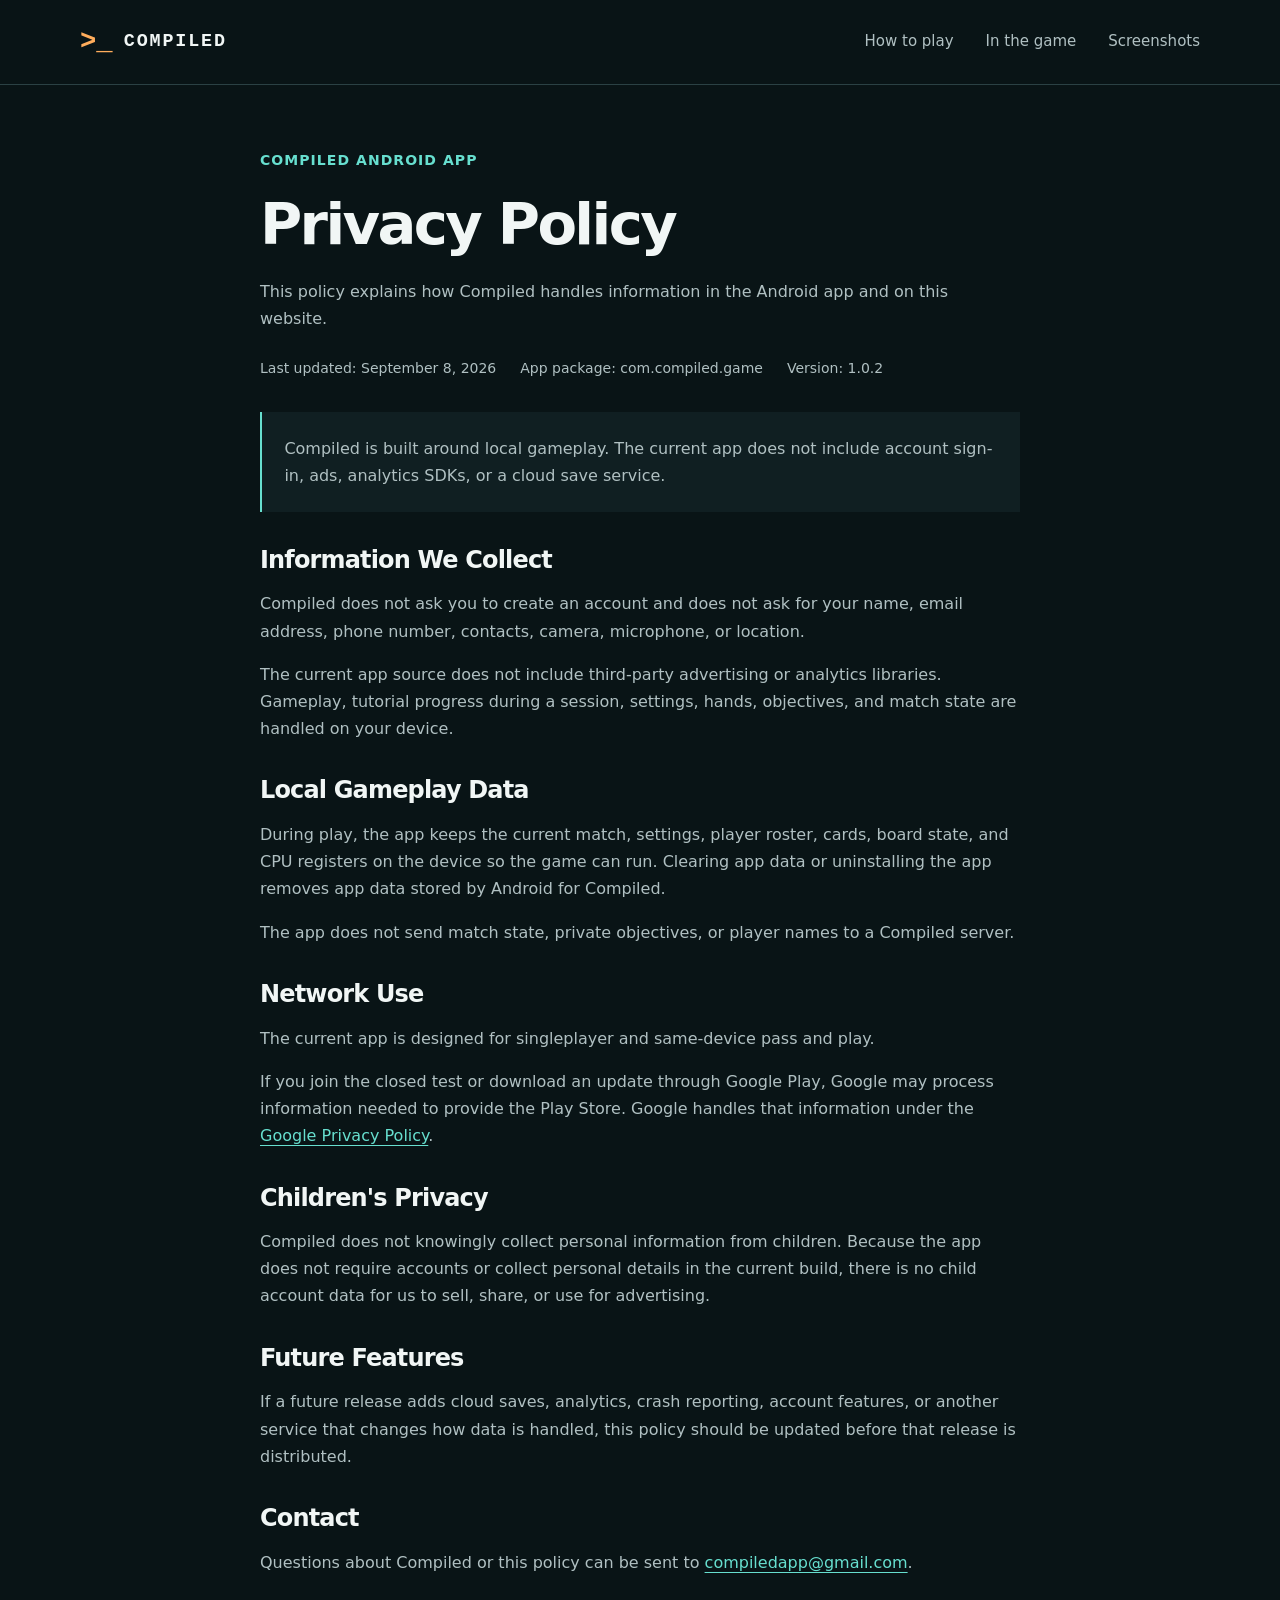
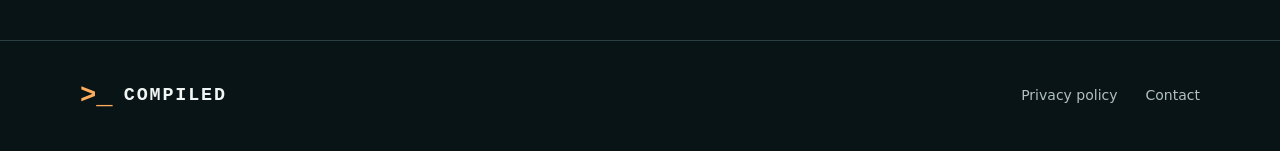
==== commit 7201c632: "website refresh" ====
--- a/privacy/index.html
+++ b/privacy/index.html
@@ -19,27 +19,14 @@
 
   <header class="site-header">
     <div class="container nav-wrap">
-      <a class="brand" href="../index.html" aria-label="Compiled home">
-        <span class="brand-prompt" aria-hidden="true">&gt;_</span>
-        <span class="brand-name">COMPILED</span>
-      </a>
-
-      <button id="mobile-toggle" class="icon-button mobile-toggle" type="button" aria-expanded="false" aria-controls="nav-links" aria-label="Open navigation">
-        <span aria-hidden="true">=</span>
-      </button>
-
+      <a class="brand" href="../index.html" aria-label="Compiled home"><span class="brand-prompt" aria-hidden="true">&gt;_</span><span class="brand-name">COMPILED</span></a>
       <nav aria-label="Primary navigation">
-        <ul id="nav-links" class="nav-links">
-          <li><a href="../index.html#game">Game</a></li>
-          <li><a href="../index.html#modes">Modes</a></li>
-          <li><a href="../index.html#screenshots">Screens</a></li>
-          <li><a href="../index.html#details">Details</a></li>
-          <li><a href="../index.html#learn">Learn</a></li>
-          <li><a href="../privacy.html">Privacy</a></li>
+        <ul class="nav-links">
+          <li><a href="../index.html#game">How to play</a></li>
+          <li><a href="../index.html#modes">In the game</a></li>
+          <li><a href="../index.html#screenshots">Screenshots</a></li>
         </ul>
       </nav>
-
-      <a class="button button-small nav-cta" href="../index.html">Back to site</a>
     </div>
   </header>
 
@@ -111,7 +98,7 @@
       <section>
         <h2>Contact</h2>
         <p>
-          Questions about Compiled or this policy can be sent to <a href="mailto:axylschulz0@gmail.com">axylschulz0@gmail.com</a>.
+          Questions about Compiled or this policy can be sent to <a href="mailto:compiledapp@gmail.com">compiledapp@gmail.com</a>.
         </p>
       </section>
     </div>
@@ -119,16 +106,8 @@
 
   <footer class="site-footer">
     <div class="container footer-layout">
-      <div>
-        <p>One shared CPU. Many private agendas.</p>
-      </div>
-      <nav aria-label="Footer navigation">
-        <a href="../index.html#game">Game</a>
-        <a href="../index.html#modes">Modes</a>
-        <a href="../index.html#learn">Learn</a>
-        <a href="../index.html#screenshots">Screens</a>
-        <a href="../privacy.html">Privacy</a>
-      </nav>
+      <a class="brand" href="../index.html"><span class="brand-prompt" aria-hidden="true">&gt;_</span><span class="brand-name">COMPILED</span></a>
+      <nav aria-label="Footer navigation"><a href="../privacy.html">Privacy policy</a><a href="mailto:compiledapp@gmail.com">Contact</a></nav>
     </div>
   </footer>
 
--- a/style.css
+++ b/style.css
@@ -1,1083 +1,172 @@
 :root {
   color-scheme: dark;
-  --bg: #071012;
-  --bg-deep: #03090b;
-  --panel: #0d2027;
-  --panel-soft: #122b33;
-  --card: #10262c;
-  --card-strong: #eaf5dc;
-  --line: #25515b;
-  --line-soft: #17343b;
-  --text: #edf7f5;
-  --muted: #99b2b5;
-  --dim: #66858a;
-  --cyan: #42ded3;
-  --cyan-deep: #138a87;
-  --yellow: #ffc64d;
-  --pink: #ff6386;
-  --lime: #7ef58b;
-  --ink: #071012;
+  --bg: #091416;
+  --panel: #101f22;
+  --line: #2b4144;
+  --text: #f1f6f5;
+  --muted: #b0c0c2;
+  --accent: #67dfcf;
   --max-width: 1120px;
-  --header-height: 72px;
-  --radius: 8px;
-  --shadow: 0 24px 70px rgba(0, 0, 0, 0.45);
-  --mono: "Fira Code", "Cascadia Mono", Consolas, "Courier New", monospace;
-  --sans: Inter, ui-sans-serif, system-ui, -apple-system, BlinkMacSystemFont, "Segoe UI", sans-serif;
+  --sans: ui-sans-serif, system-ui, -apple-system, BlinkMacSystemFont, "Segoe UI", sans-serif;
+  --mono: "Cascadia Mono", Consolas, "Courier New", monospace;
 }
 
-*,
-*::before,
-*::after {
-  box-sizing: border-box;
+*, *::before, *::after { box-sizing: border-box; }
+html { scroll-behavior: smooth; scroll-padding-top: 7rem; }
+body { margin: 0; background: var(--bg); color: var(--text); font-family: var(--sans); font-size: 1rem; line-height: 1.7; }
+body.dialog-open { overflow: hidden; }
+img { display: block; max-width: 100%; height: auto; }
+a { color: inherit; text-underline-offset: 0.25em; }
+button { font: inherit; }
+a, button { -webkit-tap-highlight-color: transparent; }
+a:focus-visible, button:focus-visible { outline: 3px solid var(--accent); outline-offset: 5px; }
+p { margin: 0 0 1rem; color: var(--muted); }
+p:last-child { margin-bottom: 0; }
+h1, h2, h3 { margin: 0; font-weight: 650; line-height: 1.15; }
+h1 { font-size: clamp(2.6rem, 4.9vw, 4.6rem); letter-spacing: -0.045em; }
+h2 { font-size: clamp(2rem, 3.6vw, 3rem); letter-spacing: -0.035em; }
+h3 { font-size: 1.25rem; letter-spacing: -0.02em; }
+.container { width: min(calc(100% - 3rem), var(--max-width)); margin-inline: auto; }
+.section { padding-block: clamp(4rem, 7vw, 6.5rem); }
+.section-muted { background: var(--panel); }
+.eyebrow { margin-bottom: 1.2rem; font-size: 0.875rem; font-weight: 650; letter-spacing: 0.075em; text-transform: uppercase; color: var(--accent); }
+.skip-link { position: fixed; z-index: 30; top: 0.75rem; left: 0.75rem; transform: translateY(-160%); background: var(--accent); color: var(--bg); padding: 0.75rem 1rem; }
+.skip-link:focus { transform: translateY(0); }
+
+.site-header { position: sticky; top: 0; z-index: 10; border-bottom: 1px solid var(--line); background: var(--bg); }
+.nav-wrap { display: flex; align-items: center; justify-content: space-between; gap: 1rem 2rem; min-height: 84px; }
+.brand { display: inline-flex; align-items: center; gap: 0.7rem; flex-shrink: 0; text-decoration: none; font-family: var(--mono); font-weight: 700; }
+.brand-prompt { color: #ffad5c; font-size: 1.7rem; }
+.brand-name { font-size: 1.15rem; letter-spacing: 0.1em; }
+.nav-links { display: flex; align-items: center; gap: 2rem; list-style: none; margin: 0; padding: 0; }
+.nav-links a { display: block; padding-block: 0.7rem; text-decoration: none; color: var(--muted); font-size: 0.9375rem; }
+.nav-links a:hover, .site-footer a:hover { color: var(--accent); }
+.button { display: inline-flex; align-items: center; justify-content: center; gap: 1.25rem; padding: 0.85rem 1.3rem; border: 1px solid var(--accent); border-radius: 5px; background: var(--accent); color: var(--bg); font-weight: 650; line-height: 1.5; text-decoration: none; }
+.button:hover { background: #99ecdf; border-color: #99ecdf; }
+.text-link { font-weight: 600; padding-block: 0.7rem; }
+.text-link:hover { color: var(--accent); }
+
+.hero { padding-block: 3.8rem; }
+.hero-layout { display: grid; grid-template-columns: minmax(0, 1.55fr) minmax(0, 1fr); align-items: center; gap: 3rem; }
+.hero-copy h1 span { color: var(--accent); }
+.hero-text { font-size: 1.125rem; max-width: 51ch; margin-top: 1.7rem; }
+.hero-actions { display: flex; align-items: center; flex-wrap: wrap; gap: 1rem 1.75rem; margin-top: 2rem; }
+.hero-note { font-size: 0.875rem; max-width: 43ch; margin-top: 1.4rem; }
+.hero-device { margin: 0; justify-self: center; width: min(100%, 250px); }
+.hero-device .screenshot-link { border: 1px solid #486065; box-shadow: 0 20px 65px #0005; }
+.hero-device figcaption { color: var(--muted); text-align: center; font-size: 0.8125rem; margin-top: 0.9rem; }
+.screenshot-link { display: block; border-radius: 12px; overflow: hidden; background: #061012; border: 1px solid var(--line); }
+.screenshot-link:hover { border-color: var(--accent); }
+.facts { border-block: 1px solid var(--line); }
+.fact-grid { display: grid; grid-template-columns: repeat(4, minmax(0, 1fr)); padding-block: 1.6rem; margin-block: 0; }
+.fact-grid div { display: flex; flex-direction: column-reverse; align-items: center; padding: 0.25rem 1rem; border-right: 1px solid var(--line); }
+.fact-grid div:last-child { border: 0; }
+.fact-grid dt { font-size: 0.875rem; color: var(--muted); }
+.fact-grid dd { margin: 0; font-size: 1.9rem; font-weight: 600; line-height: 1.4; }
+
+.section-heading { margin-bottom: 2.6rem; }
+.section-heading > p:not(.eyebrow) { margin-top: 1rem; }
+.split-heading { display: grid; grid-template-columns: 1fr 1fr; gap: 3.5rem; align-items: end; }
+.split-heading > p { max-width: 48ch; }
+.turn-flow { display: grid; grid-template-columns: repeat(3, minmax(0, 1fr)); gap: 2.5rem; list-style: none; margin: 0; padding: 0; }
+.turn-flow li { border-top: 1px solid var(--line); padding-top: 1.4rem; }
+.step-number { display: block; font-family: var(--mono); color: var(--accent); font-size: 0.9375rem; margin-bottom: 1.75rem; }
+.turn-flow h3, .mode-card h3, .card-tier h3, .feature-list h3 { margin-bottom: 0.8rem; }
+.mode-grid { display: grid; grid-template-columns: repeat(2, minmax(0, 1fr)); gap: 1.5rem; }
+.mode-card { border: 1px solid var(--line); border-radius: 8px; padding: 2rem; background: var(--bg); }
+.mode-label { font-size: 0.875rem; color: var(--accent); margin-bottom: 1.8rem; }
+.mode-card h3 { font-size: 1.75rem; }
+.board-note { margin-top: 1.6rem; font-size: 0.9375rem; }
+.board-note strong { color: var(--text); font-weight: 600; }
+.tier-grid { display: grid; grid-template-columns: repeat(3, minmax(0, 1fr)); gap: 2.5rem; }
+.card-tier { padding-top: 1.8rem; border-top: 2px solid var(--accent); }
+.card-tier:nth-child(2) { border-color: #e6be65; }
+.card-tier:nth-child(3) { border-color: #c9afff; }
+.tier-count { color: var(--text); font-size: 2.6rem; line-height: 1; margin-bottom: 1.7rem; letter-spacing: -0.04em; }
+.tier-count span { color: var(--muted); font-size: 0.875rem; letter-spacing: 0; }
+.section-note { margin-top: 1.6rem; font-size: 0.875rem; }
+.learn-layout { display: grid; grid-template-columns: 1fr 1.15fr; gap: 5rem; }
+.learn-intro { max-width: 35ch; margin-top: 1.4rem; }
+.feature-list article { padding-bottom: 1.6rem; border-bottom: 1px solid var(--line); margin-bottom: 1.6rem; }
+.feature-list article:last-child { margin-bottom: 0; padding-bottom: 0; border: 0; }
+
+.screenshot-gallery { display: grid; grid-template-columns: repeat(6, minmax(0, 1fr)); gap: 1.2rem; }
+.screenshot-gallery figure { min-width: 0; margin: 0; }
+.screenshot-gallery figcaption { font-size: 0.875rem; margin-top: 0.8rem; color: var(--muted); }
+.download { border-top: 1px solid var(--line); background: var(--panel); padding-block: 3.5rem; }
+.download-layout { display: flex; justify-content: space-between; align-items: center; gap: 2rem; }
+.download h2 { font-size: clamp(1.75rem, 3vw, 2.4rem); }
+.download p:last-child { max-width: 55ch; margin-top: 1rem; }
+.download .button { flex-shrink: 0; }
+.site-footer { padding-block: 2rem; border-top: 1px solid var(--line); }
+.footer-layout { display: flex; justify-content: space-between; align-items: center; gap: 1.5rem; }
+.site-footer nav { display: flex; flex-wrap: wrap; gap: 1rem 1.75rem; }
+.site-footer nav a { font-size: 0.875rem; color: var(--muted); text-decoration: none; }
+
+.screenshot-dialog { max-width: min(94vw, 620px); width: 100%; max-height: 92vh; max-height: 92dvh; padding: 0; border: 1px solid var(--line); border-radius: 12px; color: var(--text); background: var(--panel); }
+.screenshot-dialog::backdrop { background: #000d; }
+.dialog-content { padding: 1.25rem; }
+.dialog-close { display: flex; align-items: center; gap: 1rem; position: sticky; top: 0; margin: 0 0 1rem auto; padding: 0.6rem 1rem; border: 1px solid var(--line); border-radius: 5px; background: var(--bg); color: var(--text); cursor: pointer; }
+.dialog-close:hover { border-color: var(--accent); }
+.dialog-content img { max-height: 70vh; max-height: 70dvh; width: auto; margin-inline: auto; }
+.dialog-text { margin: 1.5rem auto 0; max-width: 45ch; }
+.dialog-text h2 { font-size: 1.25rem; margin-bottom: 0.6rem; }
+.dialog-text p { font-size: 0.9375rem; }
+
+/* Both existing privacy URLs share the site's typography and navigation. */
+.policy-layout { width: min(calc(100% - 3rem), 760px); margin-inline: auto; }
+.policy-hero { padding-block: 4rem 2rem; }
+.policy-hero h1 { font-size: clamp(2.5rem, 5vw, 3.6rem); margin-bottom: 1.25rem; }
+.policy-meta { display: flex; flex-wrap: wrap; gap: 0.5rem 1.5rem; color: var(--muted); font-size: 0.875rem; margin-top: 1.5rem; }
+.policy-content { padding-bottom: 4rem; }
+.policy-content section { margin-top: 2.2rem; }
+.policy-content h2 { font-size: 1.5rem; margin-bottom: 1rem; }
+.policy-content a { color: var(--accent); overflow-wrap: anywhere; }
+.policy-note { padding: 1.4rem; background: var(--panel); border-left: 2px solid var(--accent); }
+
+@media (min-width: 1400px) {
+  .hero { padding-block: 4.5rem; }
+  .hero-device { width: 270px; }
 }
-
-html {
-  scroll-behavior: smooth;
-  scroll-padding-top: calc(var(--header-height) + 24px);
+@media (max-width: 900px) {
+  .hero-layout { gap: 2rem; }
+  .hero-device { width: min(100%, 230px); }
+  .screenshot-gallery { grid-template-columns: repeat(3, minmax(0, 1fr)); gap: 2rem 1.5rem; }
+  .screenshot-gallery .screenshot-link { max-width: 240px; }
+  .learn-layout { gap: 3rem; }
+  .download-layout { align-items: flex-start; flex-direction: column; }
 }
-
-body {
-  margin: 0;
-  background:
-    radial-gradient(circle at 82% 6%, rgba(255, 99, 134, 0.14), transparent 28rem),
-    radial-gradient(circle at 5% 38%, rgba(66, 222, 211, 0.12), transparent 26rem),
-    linear-gradient(180deg, #081316 0%, var(--bg-deep) 54%, #071012 100%);
-  color: var(--text);
-  font-family: var(--sans);
-  font-size: 1rem;
-  line-height: 1.65;
+@media (max-width: 680px) {
+  html { scroll-padding-top: 9rem; }
+  .container, .policy-layout { width: min(calc(100% - 2.5rem), var(--max-width)); }
+  .nav-wrap { flex-direction: column; gap: 0.25rem; padding-block: 0.65rem 0.4rem; }
+  .brand-name { font-size: 1rem; }
+  .brand-prompt { font-size: 1.5rem; }
+  .nav-links { gap: 1.5rem; flex-wrap: wrap; justify-content: center; }
+  .nav-links a { font-size: 0.875rem; padding-block: 0.45rem; }
+  .hero { padding-block: 3rem; }
+  .hero-layout { grid-template-columns: 1fr; gap: 2.5rem; }
+  h1 { font-size: clamp(2.4rem, 8.3vw, 3.5rem); }
+  .hero-text { font-size: 1.0625rem; }
+  .hero-device { width: 230px; }
+  .fact-grid { grid-template-columns: repeat(2, minmax(0, 1fr)); gap: 1.5rem 0; }
+  .fact-grid div:nth-child(2) { border: 0; }
+  .split-heading, .turn-flow, .mode-grid, .tier-grid, .learn-layout { grid-template-columns: 1fr; gap: 2rem; }
+  .section-heading { margin-bottom: 2rem; }
+  .split-heading { gap: 1rem; }
+  .split-heading > p { margin-top: 0.5rem; }
+  .step-number { margin-bottom: 0.85rem; }
+  .mode-card { padding: 1.5rem; }
+  .mode-label { margin-bottom: 1.2rem; }
+  .card-tier { display: grid; grid-template-columns: 90px 1fr; column-gap: 1rem; padding-top: 1.5rem; }
+  .tier-count { grid-row: span 2; margin: 0; }
+  .tier-count span { display: block; margin-top: 0.75rem; }
+  .card-tier p:last-child { grid-column: 2; }
+  .learn-layout { gap: 2.5rem; }
+  .learn-intro { max-width: 100%; }
+  .screenshot-gallery { grid-template-columns: repeat(2, minmax(0, 1fr)); gap: 1.7rem 1rem; }
+  .footer-layout { align-items: flex-start; flex-direction: column; }
 }
-
-body::before {
-  content: "";
-  position: fixed;
-  inset: 0;
-  z-index: -1;
-  background-image:
-    linear-gradient(rgba(66, 222, 211, 0.055) 1px, transparent 1px),
-    linear-gradient(90deg, rgba(66, 222, 211, 0.04) 1px, transparent 1px);
-  background-size: 44px 44px;
-  mask-image: linear-gradient(180deg, #000 0%, transparent 82%);
+@media (prefers-reduced-motion: reduce) {
+  html { scroll-behavior: auto; }
 }
-
-img {
-  max-width: 100%;
-  display: block;
-}
-
-a {
-  color: inherit;
-}
-
-p {
-  margin: 0 0 1rem;
-  color: var(--muted);
-}
-
-p:last-child {
-  margin-bottom: 0;
-}
-
-h1,
-h2,
-h3 {
-  margin: 0;
-  color: var(--text);
-  font-family: var(--mono);
-  letter-spacing: 0;
-  line-height: 1.12;
-}
-
-h1 {
-  font-size: clamp(3rem, 9vw, 6.8rem);
-  font-weight: 900;
-}
-
-h2 {
-  font-size: clamp(2rem, 4vw, 3.4rem);
-  max-width: 11ch;
-}
-
-h3 {
-  font-size: 1.1rem;
-}
-
-code {
-  border: 1px solid var(--line-soft);
-  border-radius: 4px;
-  background: #051013;
-  color: var(--lime);
-  font-family: var(--mono);
-  font-size: 0.92em;
-  padding: 0.1rem 0.32rem;
-}
-
-.container {
-  width: min(calc(100% - 2rem), var(--max-width));
-  margin-inline: auto;
-}
-
-.section {
-  padding-block: clamp(4rem, 8vw, 7rem);
-}
-
-.section-tight {
-  padding-block: clamp(2rem, 5vw, 4rem);
-}
-
-.section-muted {
-  border-block: 1px solid var(--line-soft);
-  background: rgba(10, 31, 38, 0.58);
-}
-
-.skip-link {
-  position: absolute;
-  left: 1rem;
-  top: -5rem;
-  z-index: 20;
-  border-radius: 4px;
-  background: var(--yellow);
-  color: var(--ink);
-  font-family: var(--mono);
-  font-weight: 900;
-  padding: 0.65rem 0.9rem;
-  text-decoration: none;
-}
-
-.skip-link:focus {
-  top: 1rem;
-}
-
-.site-header {
-  position: sticky;
-  top: 0;
-  z-index: 10;
-  min-height: var(--header-height);
-  border-bottom: 1px solid rgba(66, 222, 211, 0.18);
-  background: rgba(3, 9, 11, 0.86);
-  backdrop-filter: blur(16px);
-}
-
-.nav-wrap {
-  min-height: var(--header-height);
-  display: grid;
-  grid-template-columns: auto 1fr auto;
-  gap: 1rem;
-  align-items: center;
-}
-
-.brand {
-  display: inline-flex;
-  align-items: center;
-  gap: 0.45rem;
-  color: var(--text);
-  text-decoration: none;
-}
-
-.brand-prompt {
-  color: var(--yellow);
-  font-family: var(--mono);
-  font-size: 1.05rem;
-  font-weight: 900;
-  line-height: 1;
-}
-
-.brand-name {
-  color: var(--cyan);
-  font-family: var(--mono);
-  font-size: 1.08rem;
-  font-weight: 900;
-  letter-spacing: 0;
-}
-
-.nav-links {
-  display: flex;
-  justify-content: center;
-  gap: clamp(1rem, 3vw, 2rem);
-  align-items: center;
-  margin: 0;
-  padding: 0;
-  list-style: none;
-}
-
-.nav-links a {
-  color: var(--muted);
-  font-family: var(--mono);
-  font-size: 0.86rem;
-  font-weight: 800;
-  text-decoration: none;
-}
-
-.nav-links a:hover,
-.nav-links a.active {
-  color: var(--cyan);
-}
-
-.button {
-  display: inline-flex;
-  min-height: 48px;
-  align-items: center;
-  justify-content: center;
-  border: 1px solid var(--cyan);
-  border-radius: 6px;
-  background: var(--cyan);
-  box-shadow: 4px 4px 0 var(--cyan-deep);
-  color: var(--ink);
-  font-family: var(--mono);
-  font-size: 0.9rem;
-  font-weight: 900;
-  padding: 0.78rem 1.1rem;
-  text-decoration: none;
-  transition: transform 160ms ease, box-shadow 160ms ease, background 160ms ease;
-}
-
-.button:hover {
-  background: #65f3e9;
-  transform: translate(-1px, -1px);
-  box-shadow: 5px 5px 0 var(--cyan-deep);
-}
-
-.button-secondary {
-  border-color: var(--line);
-  background: var(--panel);
-  box-shadow: 4px 4px 0 #051013;
-  color: var(--text);
-}
-
-.button-secondary:hover {
-  border-color: var(--yellow);
-  background: var(--panel-soft);
-  box-shadow: 5px 5px 0 #051013;
-}
-
-.button-small {
-  min-height: 40px;
-  padding: 0.5rem 0.8rem;
-  font-size: 0.78rem;
-}
-
-.icon-button {
-  width: 42px;
-  height: 42px;
-  display: inline-grid;
-  place-items: center;
-  border: 1px solid var(--line);
-  border-radius: 6px;
-  background: var(--panel);
-  color: var(--text);
-  cursor: pointer;
-  font-family: var(--mono);
-  font-size: 1rem;
-  font-weight: 900;
-}
-
-.mobile-toggle {
-  display: none;
-  justify-self: end;
-}
-
-.hero {
-  min-height: calc(100svh - var(--header-height) - 56px);
-  display: grid;
-  align-items: center;
-  overflow: hidden;
-  padding-block: clamp(2.4rem, 5vw, 4.6rem);
-}
-
-.hero-layout {
-  display: grid;
-  grid-template-columns: minmax(0, 1fr) minmax(270px, 390px);
-  gap: clamp(2.5rem, 8vw, 6rem);
-  align-items: center;
-}
-
-.hero-copy {
-  max-width: 690px;
-}
-
-.eyebrow {
-  color: var(--yellow);
-  font-family: var(--mono);
-  font-size: 0.82rem;
-  font-weight: 900;
-  letter-spacing: 0;
-  margin-bottom: 0.9rem;
-  text-transform: uppercase;
-}
-
-.hero-line {
-  color: var(--cyan);
-  font-family: var(--mono);
-  font-size: clamp(1.1rem, 2.2vw, 1.45rem);
-  font-weight: 900;
-  margin-block: 0.35rem 1.4rem;
-}
-
-.hero-text {
-  max-width: 640px;
-  color: #c7dddf;
-  font-size: clamp(1.04rem, 2vw, 1.22rem);
-}
-
-.cpu-preview {
-  justify-self: center;
-  width: min(100%, 360px);
-  border: 1px solid var(--cyan);
-  border-radius: 10px;
-  background: linear-gradient(155deg, rgba(16, 38, 44, 0.98), rgba(5, 16, 19, 0.96));
-  box-shadow: var(--shadow), 0 0 34px rgba(66, 222, 211, 0.12);
-  padding: clamp(1.4rem, 4vw, 2rem);
-}
-
-.cpu-preview h2 {
-  max-width: none;
-  color: var(--text);
-  font-size: clamp(2rem, 5vw, 3rem);
-}
-
-.bit-pattern {
-  display: flex;
-  gap: 0.45rem;
-  margin: 1.5rem 0 1.25rem;
-}
-
-.bit-pattern span {
-  display: grid;
-  width: 3rem;
-  height: 3.5rem;
-  place-items: center;
-  border: 1px solid var(--yellow);
-  border-radius: 5px;
-  background: #061114;
-  color: var(--yellow);
-  font-family: var(--mono);
-  font-size: 1.8rem;
-  font-weight: 900;
-}
-
-.register-readings {
-  display: grid;
-  grid-template-columns: 1fr 1fr;
-  gap: 0.7rem;
-  margin: 0 0 1.25rem;
-}
-
-.register-readings div {
-  border-left: 2px solid var(--pink);
-  padding-left: 0.7rem;
-}
-
-.register-readings dt {
-  color: var(--muted);
-  font-size: 0.78rem;
-}
-
-.register-readings dd {
-  margin: 0.15rem 0 0;
-  color: var(--text);
-  font-family: var(--mono);
-  font-size: 1.35rem;
-  font-weight: 900;
-}
-
-.cpu-preview figcaption {
-  color: var(--muted);
-  font-size: 0.92rem;
-}
-
-.hero-device {
-  position: relative;
-  margin: 0;
-  justify-self: center;
-  width: min(100%, 310px);
-  border: 10px solid #1b343a;
-  border-radius: 38px;
-  background: var(--bg-deep);
-  box-shadow: var(--shadow), 0 0 0 1px #050b0d;
-  overflow: hidden;
-}
-
-.hero-device::before {
-  content: "";
-  position: absolute;
-  top: 0;
-  left: 50%;
-  z-index: 1;
-  width: 94px;
-  height: 18px;
-  border-radius: 0 0 14px 14px;
-  background: #1b343a;
-  transform: translateX(-50%);
-}
-
-.hero-device img {
-  width: 100%;
-  height: auto;
-}
-
-.facts {
-  border-block: 1px solid var(--line-soft);
-  background: rgba(3, 9, 11, 0.74);
-}
-
-.fact-grid {
-  display: grid;
-  grid-template-columns: repeat(4, 1fr);
-  gap: 1px;
-  overflow: hidden;
-  border: 1px solid var(--line-soft);
-  border-radius: var(--radius);
-  background: var(--line-soft);
-}
-
-.fact-grid div {
-  min-height: 118px;
-  background: rgba(13, 32, 39, 0.9);
-  padding: 1.1rem;
-}
-
-.fact-grid strong,
-.fact-grid span {
-  display: block;
-}
-
-.fact-grid strong {
-  color: var(--text);
-  font-family: var(--mono);
-  font-size: 1rem;
-}
-
-.fact-grid span {
-  margin-top: 0.45rem;
-  color: var(--muted);
-  font-size: 0.94rem;
-}
-
-.split {
-  display: grid;
-  grid-template-columns: minmax(0, 0.95fr) minmax(300px, 1.05fr);
-  gap: clamp(2rem, 7vw, 5rem);
-  align-items: start;
-}
-
-.split > div:first-child p:not(.eyebrow),
-.detail-layout > div:first-child p:not(.eyebrow) {
-  max-width: 680px;
-  font-size: 1.05rem;
-}
-
-.mechanic-list {
-  display: grid;
-  gap: 1rem;
-}
-
-.mechanic,
-.mode-card,
-.turn-flow li {
-  border: 1px solid var(--line-soft);
-  border-radius: var(--radius);
-  background: rgba(16, 38, 44, 0.88);
-  padding: 1.2rem;
-}
-
-.mechanic {
-  display: grid;
-  grid-template-columns: auto 1fr;
-  gap: 0.35rem 1rem;
-}
-
-.mechanic span {
-  grid-row: span 2;
-  color: var(--pink);
-  font-family: var(--mono);
-  font-size: 1.3rem;
-  font-weight: 900;
-}
-
-.mechanic p,
-.mode-card p,
-.turn-flow p {
-  font-size: 0.96rem;
-}
-
-.section-heading {
-  margin-bottom: 2rem;
-}
-
-.screenshot-note {
-  max-width: 60rem;
-  margin-top: 0.8rem;
-}
-
-.section-heading h2 {
-  max-width: 14ch;
-}
-
-.turn-flow {
-  display: grid;
-  grid-template-columns: repeat(5, 1fr);
-  gap: 1rem;
-  margin: 0;
-  padding: 0;
-  list-style: none;
-}
-
-.turn-flow span {
-  color: var(--yellow);
-  display: block;
-  font-family: var(--mono);
-  font-weight: 900;
-  margin-bottom: 0.55rem;
-}
-
-.mode-grid {
-  display: grid;
-  grid-template-columns: repeat(3, 1fr);
-  gap: 1rem;
-}
-
-.mode-card {
-  min-height: 190px;
-  display: flex;
-  flex-direction: column;
-  justify-content: space-between;
-}
-
-.mode-card h3 {
-  color: var(--cyan);
-  margin-bottom: 1rem;
-}
-
-.mode-card-subtle h3 {
-  color: var(--yellow);
-}
-
-.screenshot-carousel {
-  display: grid;
-  gap: 1.25rem;
-}
-
-.slide-frame {
-  display: grid;
-  grid-template-columns: minmax(0, 1fr);
-  align-items: center;
-}
-
-.screenshot-slide {
-  display: grid;
-  grid-template-columns: minmax(220px, 330px) minmax(240px, 1fr);
-  gap: clamp(1rem, 4vw, 2.5rem);
-  align-items: center;
-  margin: 0;
-  border: 1px solid var(--line-soft);
-  border-radius: var(--radius);
-  background: rgba(16, 38, 44, 0.82);
-  padding: clamp(1rem, 3vw, 1.5rem);
-}
-
-.screenshot-slide img {
-  width: 100%;
-  height: auto;
-  max-height: 620px;
-  aspect-ratio: auto;
-  border: 1px solid var(--line);
-  border-radius: 28px;
-  background: var(--bg-deep);
-  box-shadow: var(--shadow);
-  object-fit: contain;
-  object-position: center;
-  justify-self: center;
-}
-
-.screenshot-slide figcaption {
-  display: grid;
-  gap: 0.75rem;
-}
-
-.screenshot-slide strong {
-  color: var(--cyan);
-  font-family: var(--mono);
-  font-size: clamp(1.45rem, 3vw, 2.35rem);
-  line-height: 1.1;
-}
-
-.screenshot-slide span {
-  max-width: 34rem;
-  color: var(--muted);
-  font-size: 1.04rem;
-}
-
-.carousel-dots {
-  display: flex;
-  justify-content: center;
-  gap: 0.65rem;
-}
-
-.carousel-dots button {
-  appearance: none;
-  -webkit-appearance: none;
-  width: 0.8rem;
-  height: 0.8rem;
-  border: 1px solid var(--line);
-  border-radius: 999px;
-  background: var(--panel);
-  cursor: pointer;
-  padding: 0;
-}
-
-.carousel-dots button.active {
-  border-color: var(--cyan);
-  background: var(--cyan);
-}
-
-.detail-layout {
-  display: grid;
-  grid-template-columns: minmax(0, 1fr) minmax(280px, 390px);
-  gap: clamp(2rem, 7vw, 5rem);
-  align-items: start;
-}
-
-.opcode-cloud {
-  display: flex;
-  flex-wrap: wrap;
-  gap: 0.6rem;
-  margin-top: 1.5rem;
-}
-
-.opcode-cloud span {
-  border: 1px solid var(--line);
-  border-radius: 4px;
-  background: #061114;
-  color: var(--lime);
-  font-family: var(--mono);
-  font-size: 0.86rem;
-  font-weight: 900;
-  padding: 0.42rem 0.58rem;
-}
-
-.card-tier {
-  margin-top: 1.25rem;
-  border: 1px solid var(--line-soft);
-  border-radius: var(--radius);
-  background: rgba(16, 38, 44, 0.58);
-  padding: 1.1rem 1.2rem;
-}
-
-.card-tier h3 {
-  color: var(--cyan);
-}
-
-.card-tier h3 span {
-  color: var(--yellow);
-  font-family: var(--sans);
-  font-size: 0.82rem;
-  font-weight: 700;
-  margin-left: 0.5rem;
-}
-
-.card-tier p {
-  margin-top: 0.55rem;
-  font-size: 0.95rem;
-}
-
-.card-tier .opcode-cloud {
-  margin-top: 0.8rem;
-}
-
-.tier-note {
-  margin-top: 1rem;
-  color: var(--muted);
-  font-size: 0.95rem;
-}
-
-.tier-note strong {
-  color: var(--yellow);
-}
-
-.spec-panel {
-  border: 1px solid var(--line);
-  border-radius: var(--radius);
-  background: var(--panel);
-  padding: 1.2rem;
-}
-
-.spec-panel h3 {
-  color: var(--cyan);
-  margin-bottom: 1rem;
-}
-
-.spec-panel ul {
-  display: grid;
-  gap: 0.8rem;
-  margin: 0;
-  padding-left: 1.15rem;
-}
-
-.spec-panel li {
-  color: var(--muted);
-  padding-left: 0.2rem;
-}
-
-.download {
-  border-top: 1px solid var(--line-soft);
-  background: linear-gradient(90deg, rgba(66, 222, 211, 0.12), rgba(255, 198, 77, 0.12));
-}
-
-.download-layout {
-  display: flex;
-  align-items: center;
-  justify-content: space-between;
-  gap: 2rem;
-}
-
-.download-layout h2 {
-  max-width: none;
-  font-size: clamp(1.8rem, 3vw, 2.4rem);
-  margin-bottom: 0.6rem;
-}
-
-.download-layout p:not(.eyebrow) {
-  max-width: 640px;
-}
-
-.site-footer {
-  border-top: 1px solid var(--line-soft);
-  background: var(--bg-deep);
-  padding-block: 2.5rem;
-}
-
-.footer-layout {
-  display: flex;
-  align-items: center;
-  justify-content: space-between;
-  gap: 2rem;
-}
-
-.footer-layout nav {
-  display: flex;
-  flex-wrap: wrap;
-  gap: 1rem;
-  justify-content: flex-end;
-}
-
-.footer-layout a {
-  color: var(--muted);
-  font-family: var(--mono);
-  font-size: 0.86rem;
-  font-weight: 800;
-  text-decoration: none;
-}
-
-.footer-layout a:hover {
-  color: var(--cyan);
-}
-
-.screenshot-dialog {
-  width: min(92vw, 470px);
-  max-height: 92vh;
-  margin: auto;
-  border: 1px solid var(--cyan);
-  border-radius: var(--radius);
-  background: var(--panel);
-  box-shadow: var(--shadow);
-  color: var(--text);
-  padding: 0;
-}
-
-.screenshot-dialog::backdrop {
-  background: rgba(0, 0, 0, 0.78);
-  backdrop-filter: blur(8px);
-}
-
-.dialog-content {
-  position: relative;
-  display: grid;
-  max-height: 92vh;
-}
-
-.dialog-close {
-  position: absolute;
-  top: 0.75rem;
-  right: 0.75rem;
-  z-index: 1;
-}
-
-.dialog-content img {
-  width: 100%;
-  max-height: calc(92vh - 118px);
-  background: var(--bg-deep);
-  object-fit: contain;
-}
-
-.dialog-text {
-  border-top: 1px solid var(--line-soft);
-  padding: 1rem;
-}
-
-.dialog-text h3 {
-  color: var(--cyan);
-  margin-bottom: 0.4rem;
-}
-
-.dialog-text p {
-  font-size: 0.94rem;
-}
-
-.policy-hero {
-  border-bottom: 1px solid var(--line-soft);
-  background: rgba(10, 31, 38, 0.58);
-}
-
-.policy-layout {
-  width: min(calc(100% - 2rem), 860px);
-  margin-inline: auto;
-}
-
-.policy-layout h1 {
-  font-size: clamp(2.4rem, 6vw, 4.8rem);
-}
-
-.policy-meta {
-  display: flex;
-  flex-wrap: wrap;
-  gap: 0.8rem;
-  margin-top: 1.2rem;
-}
-
-.policy-meta span,
-.policy-note {
-  border: 1px solid var(--line-soft);
-  border-radius: 6px;
-  background: rgba(16, 38, 44, 0.8);
-  color: var(--muted);
-  font-family: var(--mono);
-  font-size: 0.82rem;
-  font-weight: 800;
-  padding: 0.5rem 0.7rem;
-}
-
-.policy-note {
-  margin-bottom: 2rem;
-  color: var(--text);
-  font-family: var(--sans);
-  font-size: 1rem;
-  font-weight: 500;
-}
-
-.policy-content {
-  padding-block: clamp(3rem, 7vw, 5rem);
-}
-
-.policy-content section {
-  border-top: 1px solid var(--line-soft);
-  padding-block: 2rem;
-}
-
-.policy-content section:first-of-type {
-  border-top: 0;
-  padding-top: 0;
-}
-
-.policy-content h2 {
-  max-width: none;
-  color: var(--cyan);
-  font-size: 1.35rem;
-  margin-bottom: 1rem;
-}
-
-.policy-content ul,
-.policy-content ol {
-  color: var(--muted);
-  margin-block: 0.8rem 0;
-  padding-left: 1.2rem;
-}
-
-.policy-content li {
-  margin-bottom: 0.55rem;
-}
-
-.policy-content strong {
-  color: var(--text);
-}
-
-@media (max-width: 980px) {
-  .hero-layout,
-  .split,
-  .detail-layout {
-    grid-template-columns: 1fr;
-  }
-
-  .hero {
-    min-height: auto;
-  }
-
-  .hero-device {
-    width: min(64vw, 285px);
-  }
-
-  .fact-grid {
-    grid-template-columns: repeat(2, 1fr);
-  }
-
-  .turn-flow,
-  .mode-grid {
-    grid-template-columns: repeat(2, 1fr);
-  }
-
-  .slide-frame {
-    gap: 0.75rem;
-  }
-
-  .screenshot-slide {
-    grid-template-columns: minmax(180px, 280px) minmax(200px, 1fr);
-  }
-}
-
-@media (max-width: 740px) {
-  :root {
-    --header-height: 64px;
-  }
-
-  .nav-wrap {
-    grid-template-columns: auto auto;
-  }
-
-  .mobile-toggle {
-    display: inline-grid;
-  }
-
-  .nav-cta {
-    display: none;
-  }
-
-  .nav-links {
-    position: fixed;
-    top: var(--header-height);
-    left: 0;
-    right: 0;
-    display: grid;
-    justify-content: stretch;
-    gap: 0;
-    border-bottom: 1px solid var(--line);
-    background: rgba(3, 9, 11, 0.98);
-    padding: 0.5rem 1rem 1rem;
-    transform: translateY(-130%);
-    transition: transform 180ms ease;
-  }
-
-  .nav-links.open {
-    transform: translateY(0);
-  }
-
-  .nav-links a {
-    display: block;
-    border-bottom: 1px solid var(--line-soft);
-    padding: 0.95rem 0;
-  }
-
-  .hero {
-    padding-block: 2.2rem 1.6rem;
-  }
-
-  .hero-layout {
-    grid-template-columns: minmax(0, 1fr) minmax(96px, 32vw);
-    gap: 1rem;
-  }
-
-  .download-layout,
-  .footer-layout {
-    align-items: stretch;
-    flex-direction: column;
-  }
-
-  .download-layout .button {
-    width: 100%;
-  }
-
-  .hero-device {
-    align-self: end;
-    width: min(32vw, 150px);
-    border-width: 5px;
-    border-radius: 22px;
-  }
-
-  .hero-device::before {
-    width: 44px;
-    height: 9px;
-    border-radius: 0 0 8px 8px;
-  }
-
-  .turn-flow,
-  .mode-grid,
-  .fact-grid {
-    grid-template-columns: 1fr;
-  }
-
-  .screenshot-slide {
-    grid-template-columns: 1fr;
-  }
-
-  .screenshot-slide img {
-    max-height: 560px;
-    width: min(100%, 280px);
-  }
-
-  .mode-card {
-    min-height: auto;
-  }
-
-  .footer-layout {
-    align-items: flex-start;
-  }
-
-  .footer-layout nav {
-    justify-content: flex-start;
-  }
-}
-
-@media (max-width: 460px) {
-  .container,
-  .policy-layout {
-    width: min(calc(100% - 1.25rem), var(--max-width));
-  }
-
-  .section {
-    padding-block: 3.4rem;
-  }
-
-  .hero {
-    padding-block: 2rem 1.25rem;
-  }
-
-  .hero-layout {
-    grid-template-columns: 1fr;
-  }
-
-  .hero-device {
-    width: min(46vw, 150px);
-  }
-
-  .brand-name {
-    font-size: 0.92rem;
-  }
-
-  .mechanic {
-    grid-template-columns: 1fr;
-  }
-
-  .mechanic span {
-    grid-row: auto;
-  }
-
-}
-
-@media (prefers-reduced-motion: reduce) {
-  *,
-  *::before,
-  *::after {
-    animation-duration: 0.01ms !important;
-    animation-iteration-count: 1 !important;
-    scroll-behavior: auto !important;
-    transition-duration: 0.01ms !important;
-  }
-}
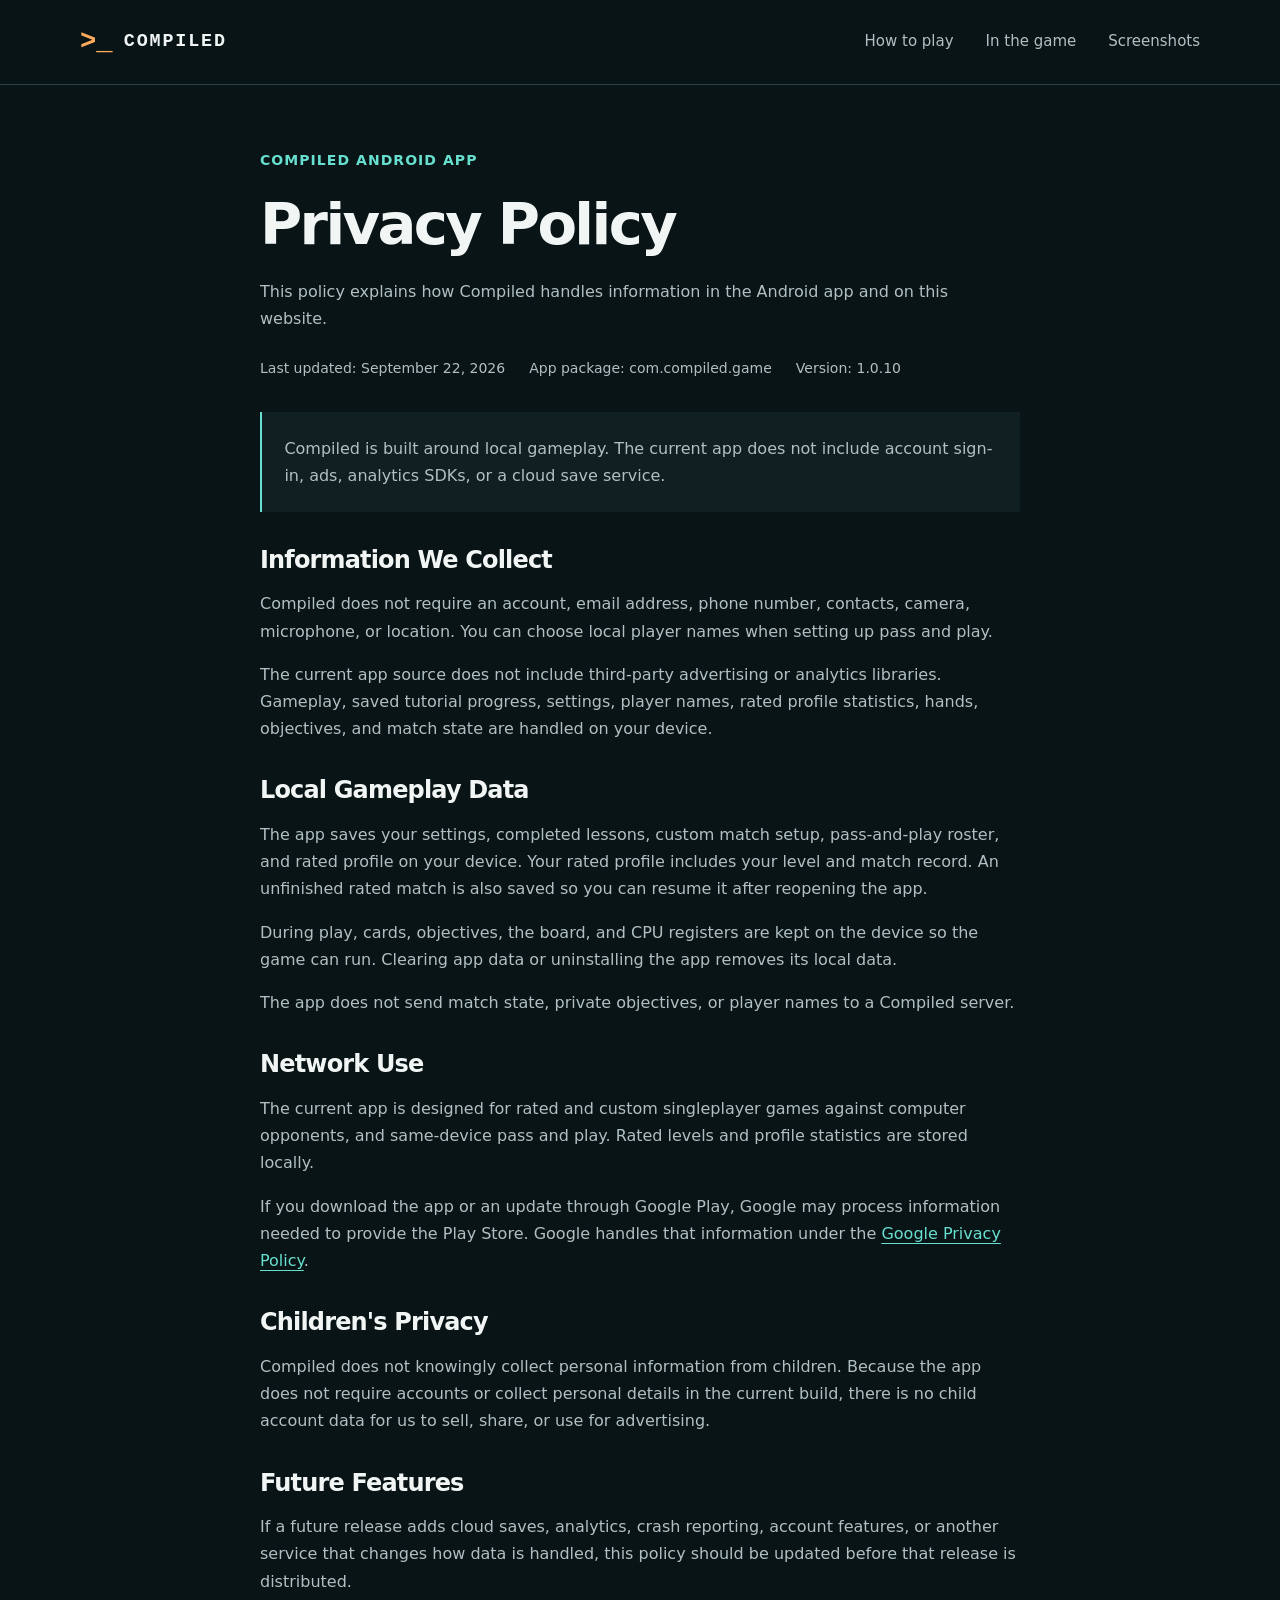
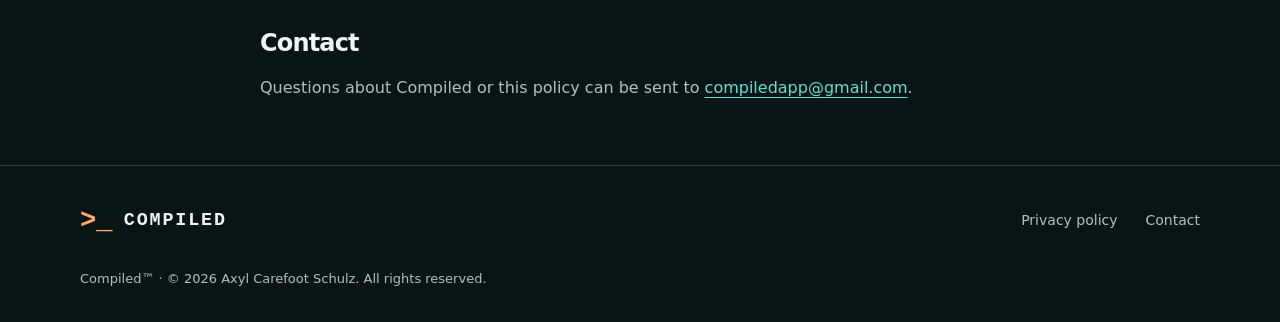
==== commit 5249b933: "Update before release making sure its a bit more accurate" ====
--- a/privacy/index.html
+++ b/privacy/index.html
@@ -39,9 +39,9 @@
           This policy explains how Compiled handles information in the Android app and on this website.
         </p>
         <div class="policy-meta">
-          <span>Last updated: September 8, 2026</span>
+          <span>Last updated: September 22, 2026</span>
           <span>App package: com.compiled.game</span>
-          <span>Version: 1.0.2</span>
+          <span>Version: 1.0.10</span>
         </div>
       </div>
     </section>
@@ -54,17 +54,20 @@
       <section>
         <h2>Information We Collect</h2>
         <p>
-          Compiled does not ask you to create an account and does not ask for your name, email address, phone number, contacts, camera, microphone, or location.
+          Compiled does not require an account, email address, phone number, contacts, camera, microphone, or location. You can choose local player names when setting up pass and play.
         </p>
         <p>
-          The current app source does not include third-party advertising or analytics libraries. Gameplay, tutorial progress during a session, settings, hands, objectives, and match state are handled on your device.
+          The current app source does not include third-party advertising or analytics libraries. Gameplay, saved tutorial progress, settings, player names, rated profile statistics, hands, objectives, and match state are handled on your device.
         </p>
       </section>
 
       <section>
         <h2>Local Gameplay Data</h2>
         <p>
-          During play, the app keeps the current match, settings, player roster, cards, board state, and CPU registers on the device so the game can run. Clearing app data or uninstalling the app removes app data stored by Android for Compiled.
+          The app saves your settings, completed lessons, custom match setup, pass-and-play roster, and rated profile on your device. Your rated profile includes your level and match record. An unfinished rated match is also saved so you can resume it after reopening the app.
+        </p>
+        <p>
+          During play, cards, objectives, the board, and CPU registers are kept on the device so the game can run. Clearing app data or uninstalling the app removes its local data.
         </p>
         <p>
           The app does not send match state, private objectives, or player names to a Compiled server.
@@ -74,10 +77,10 @@
       <section>
         <h2>Network Use</h2>
         <p>
-          The current app is designed for singleplayer and same-device pass and play.
+          The current app is designed for rated and custom singleplayer games against computer opponents, and same-device pass and play. Rated levels and profile statistics are stored locally.
         </p>
         <p>
-          If you join the closed test or download an update through Google Play, Google may process information needed to provide the Play Store. Google handles that information under the <a href="https://policies.google.com/privacy" target="_blank" rel="noopener noreferrer">Google Privacy Policy</a>.
+          If you download the app or an update through Google Play, Google may process information needed to provide the Play Store. Google handles that information under the <a href="https://policies.google.com/privacy" target="_blank" rel="noopener noreferrer">Google Privacy Policy</a>.
         </p>
       </section>
 
@@ -109,6 +112,7 @@
       <a class="brand" href="../index.html"><span class="brand-prompt" aria-hidden="true">&gt;_</span><span class="brand-name">COMPILED</span></a>
       <nav aria-label="Footer navigation"><a href="../privacy.html">Privacy policy</a><a href="mailto:compiledapp@gmail.com">Contact</a></nav>
     </div>
+    <p class="container copyright">Compiled™ · © 2026 Axyl Carefoot Schulz. All rights reserved.</p>
   </footer>
 
   <script src="../site.js"></script>
--- a/style.css
+++ b/style.css
@@ -72,7 +72,7 @@
 .turn-flow li { border-top: 1px solid var(--line); padding-top: 1.4rem; }
 .step-number { display: block; font-family: var(--mono); color: var(--accent); font-size: 0.9375rem; margin-bottom: 1.75rem; }
 .turn-flow h3, .mode-card h3, .card-tier h3, .feature-list h3 { margin-bottom: 0.8rem; }
-.mode-grid { display: grid; grid-template-columns: repeat(2, minmax(0, 1fr)); gap: 1.5rem; }
+.mode-grid { display: grid; grid-template-columns: repeat(3, minmax(0, 1fr)); gap: 1.5rem; }
 .mode-card { border: 1px solid var(--line); border-radius: 8px; padding: 2rem; background: var(--bg); }
 .mode-label { font-size: 0.875rem; color: var(--accent); margin-bottom: 1.8rem; }
 .mode-card h3 { font-size: 1.75rem; }
@@ -102,6 +102,7 @@
 .footer-layout { display: flex; justify-content: space-between; align-items: center; gap: 1.5rem; }
 .site-footer nav { display: flex; flex-wrap: wrap; gap: 1rem 1.75rem; }
 .site-footer nav a { font-size: 0.875rem; color: var(--muted); text-decoration: none; }
+.copyright { margin-top: 1.5rem; font-size: 0.8125rem; }
 
 .screenshot-dialog { max-width: min(94vw, 620px); width: 100%; max-height: 92vh; max-height: 92dvh; padding: 0; border: 1px solid var(--line); border-radius: 12px; color: var(--text); background: var(--panel); }
 .screenshot-dialog::backdrop { background: #000d; }
@@ -134,6 +135,7 @@
   .screenshot-gallery { grid-template-columns: repeat(3, minmax(0, 1fr)); gap: 2rem 1.5rem; }
   .screenshot-gallery .screenshot-link { max-width: 240px; }
   .learn-layout { gap: 3rem; }
+  .mode-grid { grid-template-columns: 1fr; }
   .download-layout { align-items: flex-start; flex-direction: column; }
 }
 @media (max-width: 680px) {
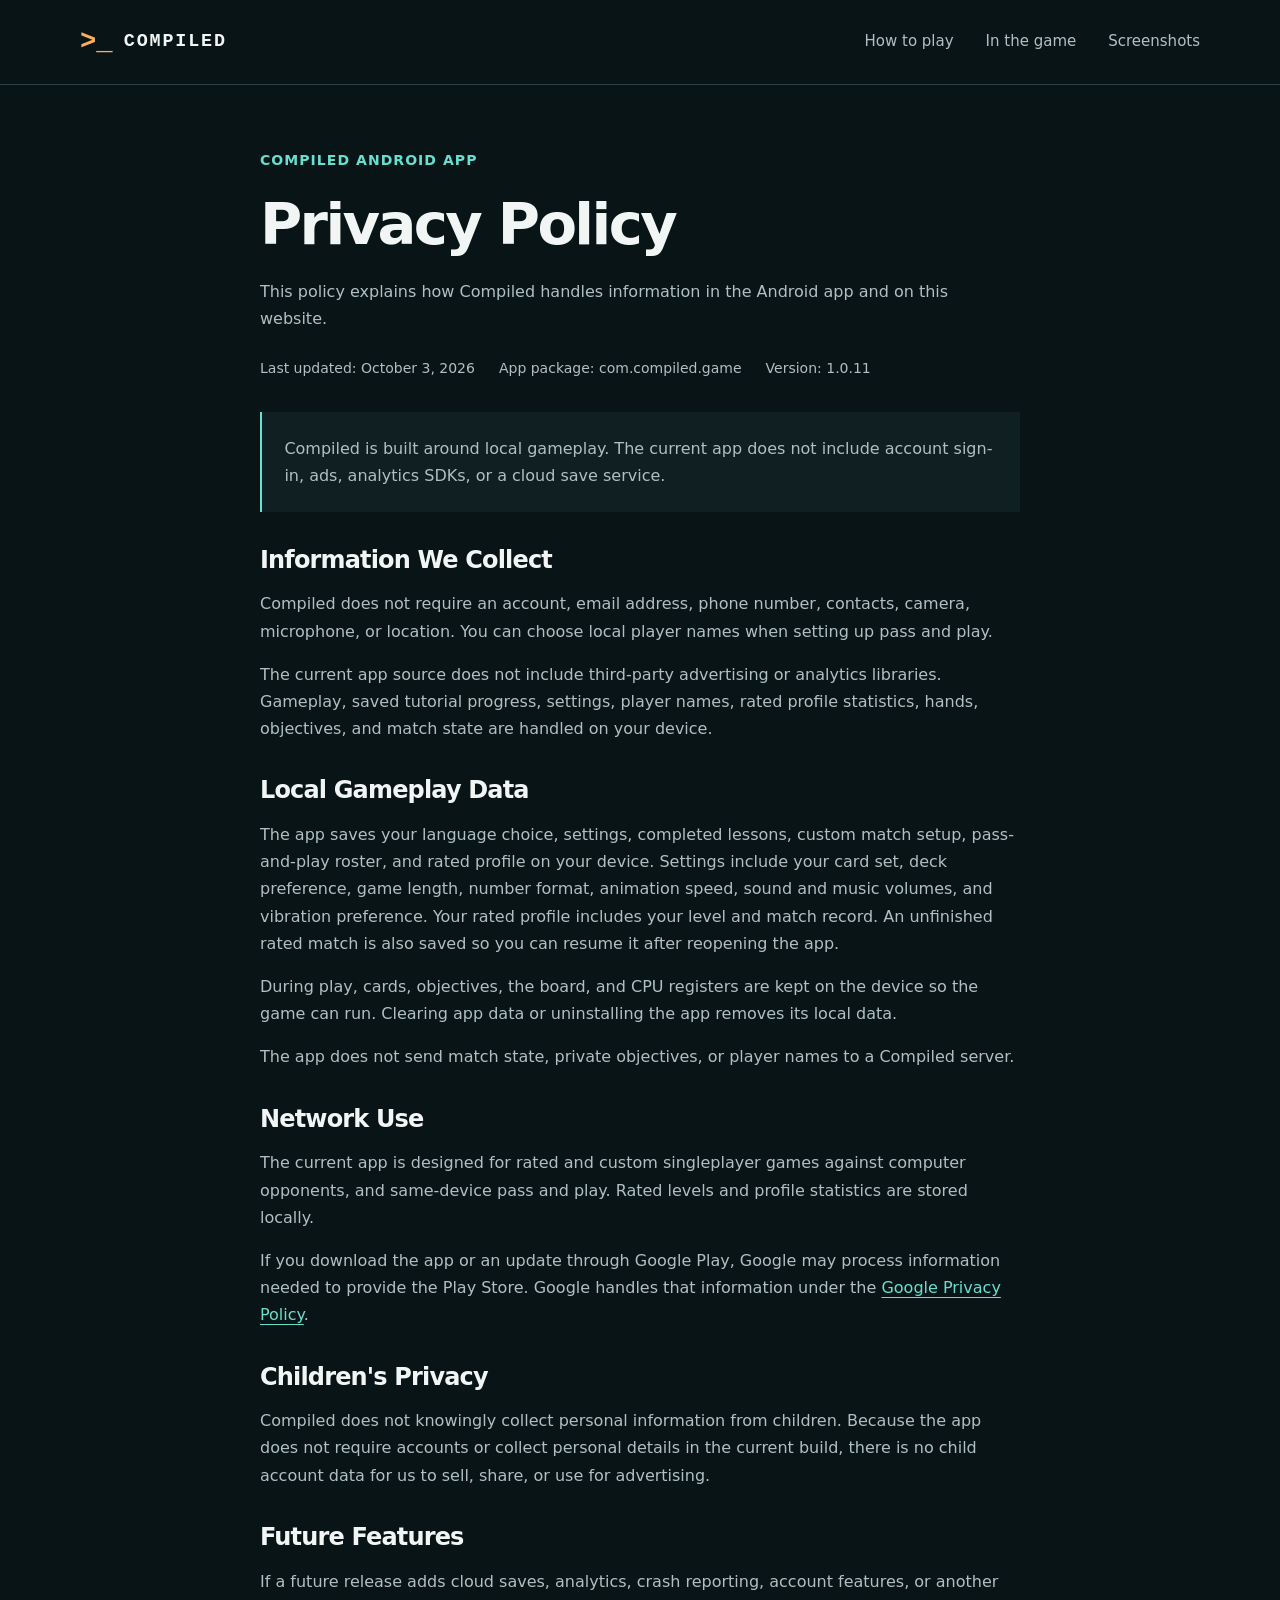
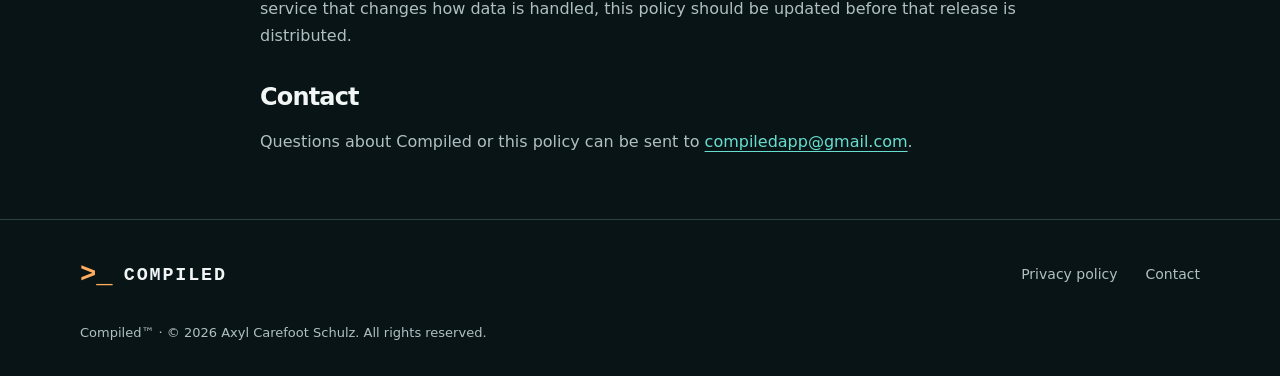
==== commit 9c17caf2: "minor update" ====
--- a/privacy/index.html
+++ b/privacy/index.html
@@ -39,9 +39,9 @@
           This policy explains how Compiled handles information in the Android app and on this website.
         </p>
         <div class="policy-meta">
-          <span>Last updated: September 22, 2026</span>
+          <span>Last updated: October 3, 2026</span>
           <span>App package: com.compiled.game</span>
-          <span>Version: 1.0.10</span>
+          <span>Version: 1.0.11</span>
         </div>
       </div>
     </section>
@@ -64,7 +64,7 @@
       <section>
         <h2>Local Gameplay Data</h2>
         <p>
-          The app saves your settings, completed lessons, custom match setup, pass-and-play roster, and rated profile on your device. Your rated profile includes your level and match record. An unfinished rated match is also saved so you can resume it after reopening the app.
+          The app saves your language choice, settings, completed lessons, custom match setup, pass-and-play roster, and rated profile on your device. Settings include your card set, deck preference, game length, number format, animation speed, sound and music volumes, and vibration preference. Your rated profile includes your level and match record. An unfinished rated match is also saved so you can resume it after reopening the app.
         </p>
         <p>
           During play, cards, objectives, the board, and CPU registers are kept on the device so the game can run. Clearing app data or uninstalling the app removes its local data.
--- a/style.css
+++ b/style.css
@@ -90,9 +90,18 @@
 .feature-list article { padding-bottom: 1.6rem; border-bottom: 1px solid var(--line); margin-bottom: 1.6rem; }
 .feature-list article:last-child { margin-bottom: 0; padding-bottom: 0; border: 0; }
 
-.screenshot-gallery { display: grid; grid-template-columns: repeat(6, minmax(0, 1fr)); gap: 1.2rem; }
+.screenshot-gallery { display: grid; grid-template-columns: repeat(5, minmax(0, 1fr)); gap: 1.2rem; }
 .screenshot-gallery figure { min-width: 0; margin: 0; }
 .screenshot-gallery figcaption { font-size: 0.875rem; margin-top: 0.8rem; color: var(--muted); }
+.screenshot-carousel.is-carousel { display: grid; grid-template-columns: 48px minmax(0, 280px) 48px; justify-content: center; align-items: center; gap: 1rem clamp(0.75rem, 4vw, 3rem); }
+.is-carousel .screenshot-gallery { display: block; }
+.is-carousel .screenshot-gallery .screenshot-link { max-width: none; }
+.is-carousel .screenshot-gallery figcaption { text-align: center; }
+.carousel-arrow { display: grid; place-items: center; width: 48px; height: 48px; margin-bottom: 2.3rem; padding: 0; border: 1px solid var(--accent); border-radius: 5px; background: var(--panel); color: var(--accent); font-family: var(--mono); font-size: 1.75rem; line-height: 1; cursor: pointer; }
+.carousel-arrow:hover { background: var(--accent); color: var(--bg); }
+.carousel-arrow:active { background: #99ecdf; }
+.carousel-arrow[hidden], .carousel-status[hidden] { display: none; }
+.carousel-status { grid-column: 1 / -1; margin: 0; text-align: center; font-family: var(--mono); font-size: 0.8125rem; }
 .download { border-top: 1px solid var(--line); background: var(--panel); padding-block: 3.5rem; }
 .download-layout { display: flex; justify-content: space-between; align-items: center; gap: 2rem; }
 .download h2 { font-size: clamp(1.75rem, 3vw, 2.4rem); }
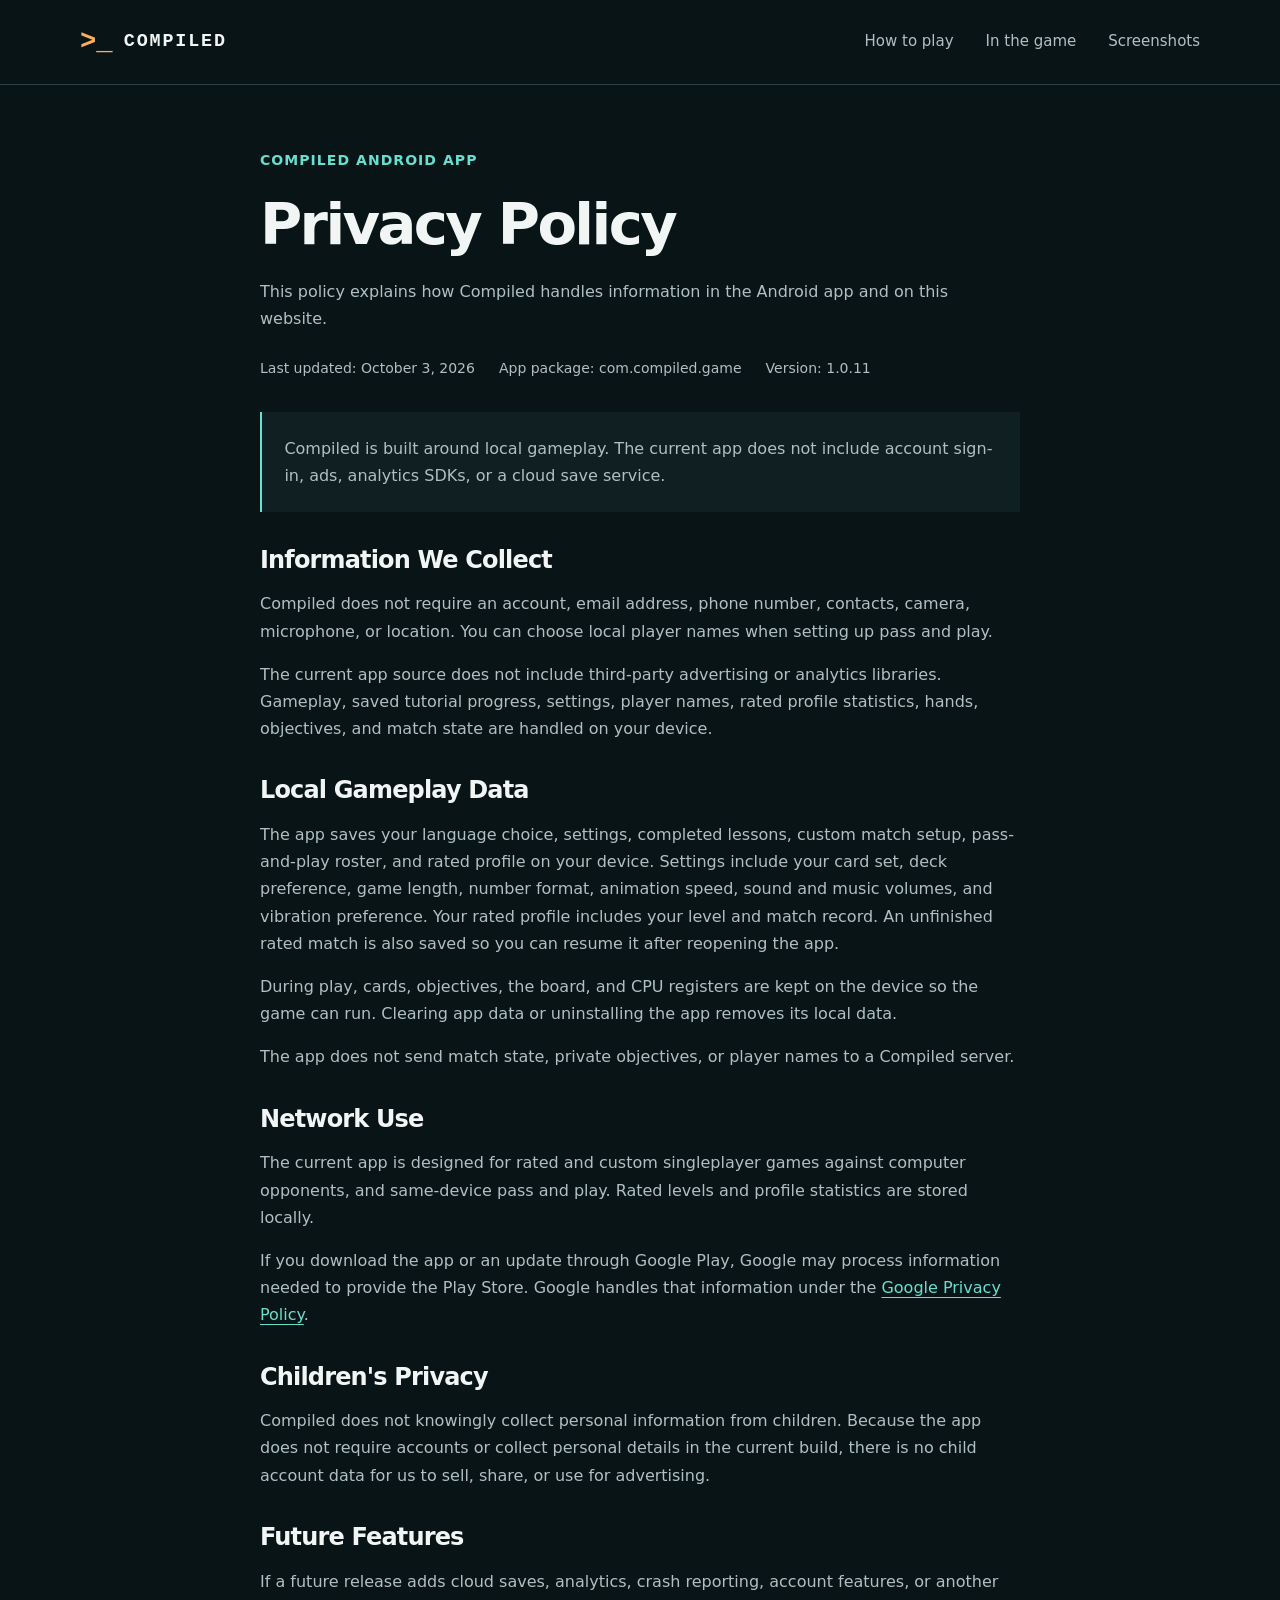
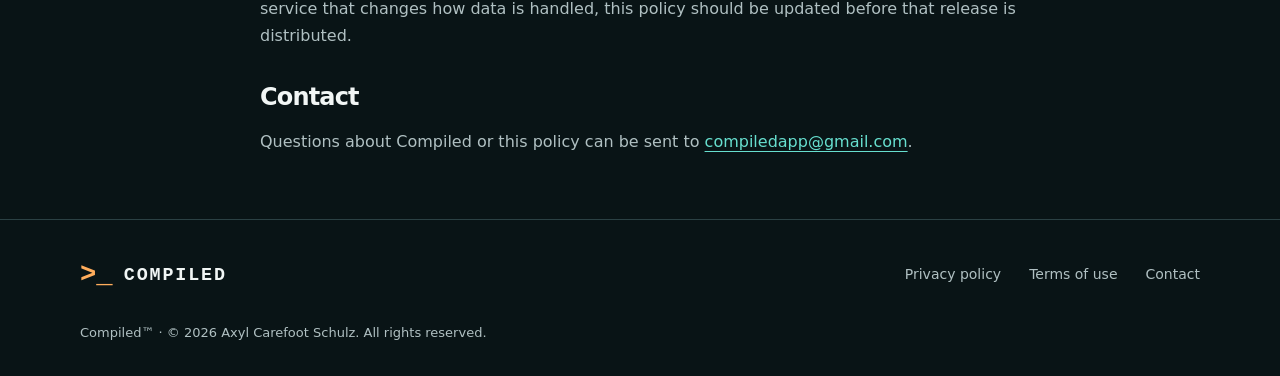
==== commit 27260b7e: "tos" ====
--- a/privacy/index.html
+++ b/privacy/index.html
@@ -110,7 +110,7 @@
   <footer class="site-footer">
     <div class="container footer-layout">
       <a class="brand" href="../index.html"><span class="brand-prompt" aria-hidden="true">&gt;_</span><span class="brand-name">COMPILED</span></a>
-      <nav aria-label="Footer navigation"><a href="../privacy.html">Privacy policy</a><a href="mailto:compiledapp@gmail.com">Contact</a></nav>
+      <nav aria-label="Footer navigation"><a href="../privacy.html">Privacy policy</a><a href="../terms.html">Terms of use</a><a href="mailto:compiledapp@gmail.com">Contact</a></nav>
     </div>
     <p class="container copyright">Compiled™ · © 2026 Axyl Carefoot Schulz. All rights reserved.</p>
   </footer>
--- a/style.css
+++ b/style.css
@@ -123,7 +123,7 @@
 .dialog-text h2 { font-size: 1.25rem; margin-bottom: 0.6rem; }
 .dialog-text p { font-size: 0.9375rem; }
 
-/* Both existing privacy URLs share the site's typography and navigation. */
+/* Privacy and terms pages share the site's typography and navigation. */
 .policy-layout { width: min(calc(100% - 3rem), 760px); margin-inline: auto; }
 .policy-hero { padding-block: 4rem 2rem; }
 .policy-hero h1 { font-size: clamp(2.5rem, 5vw, 3.6rem); margin-bottom: 1.25rem; }
